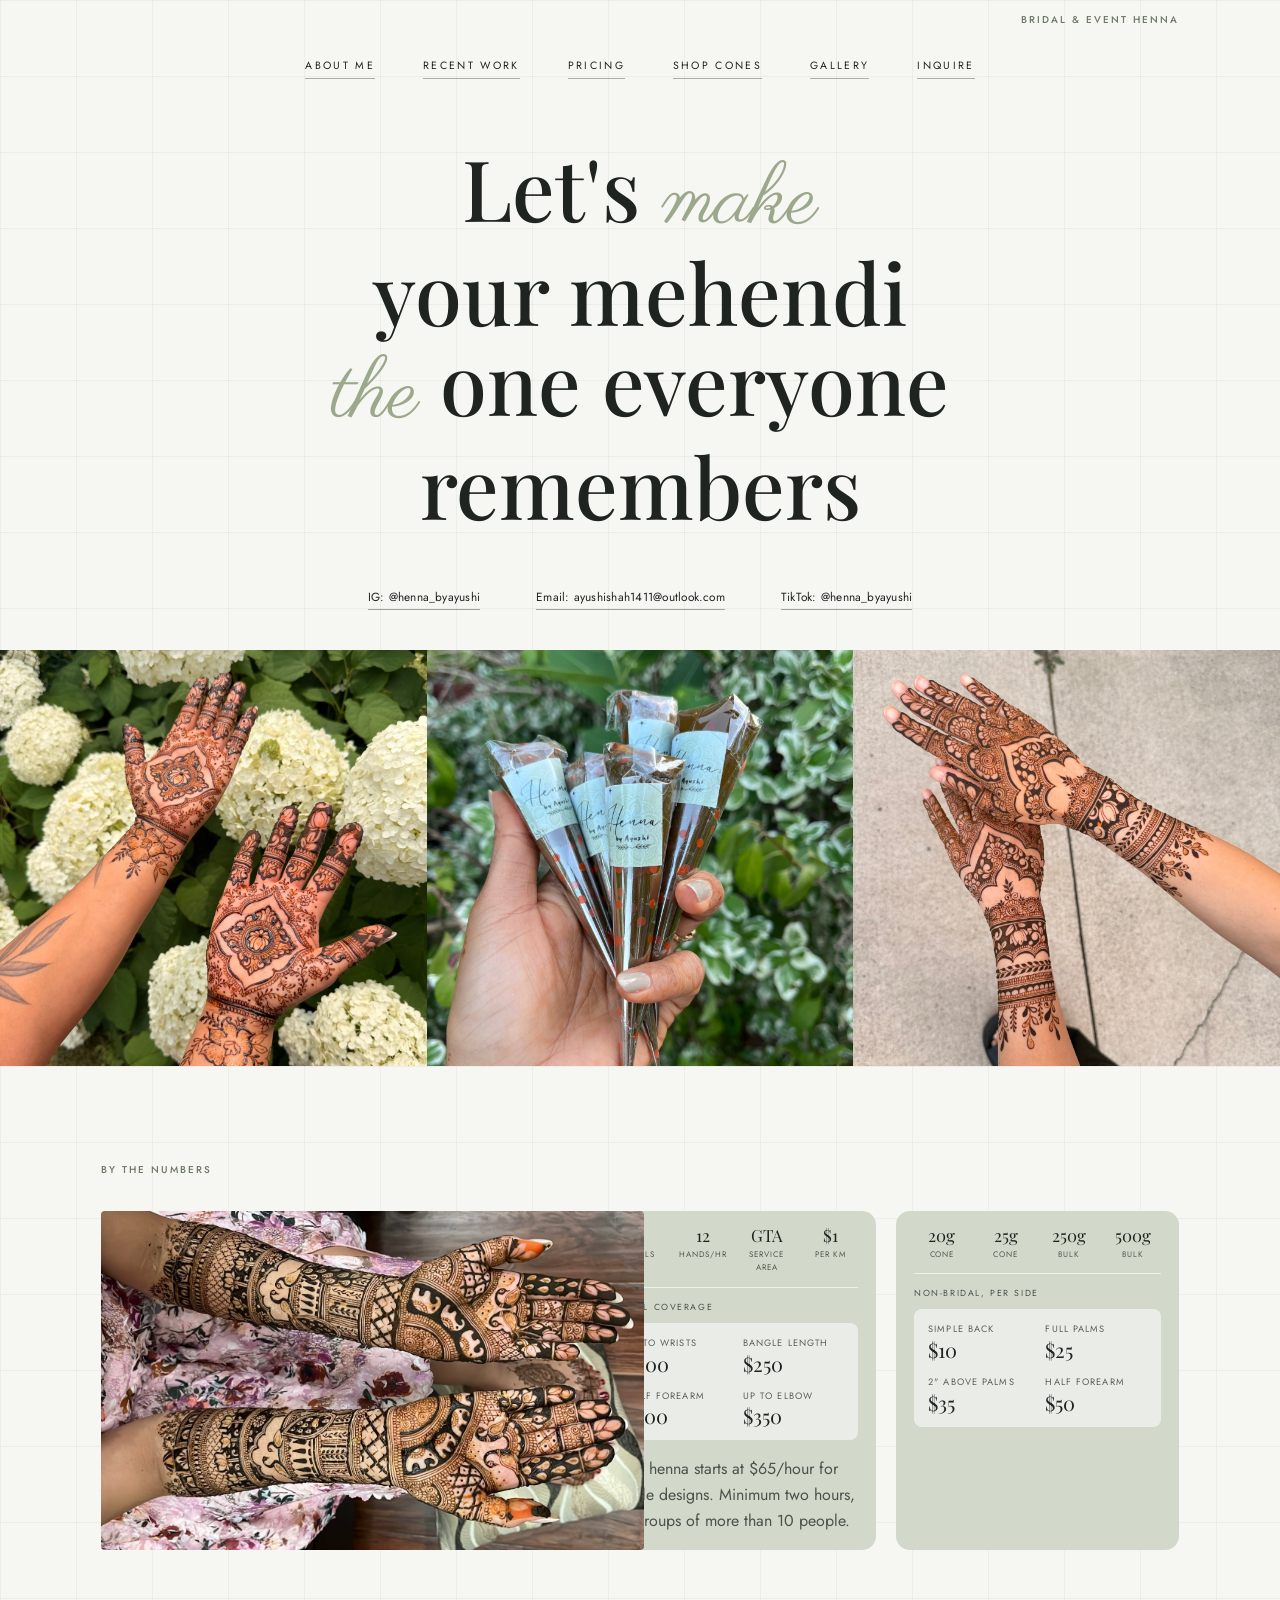
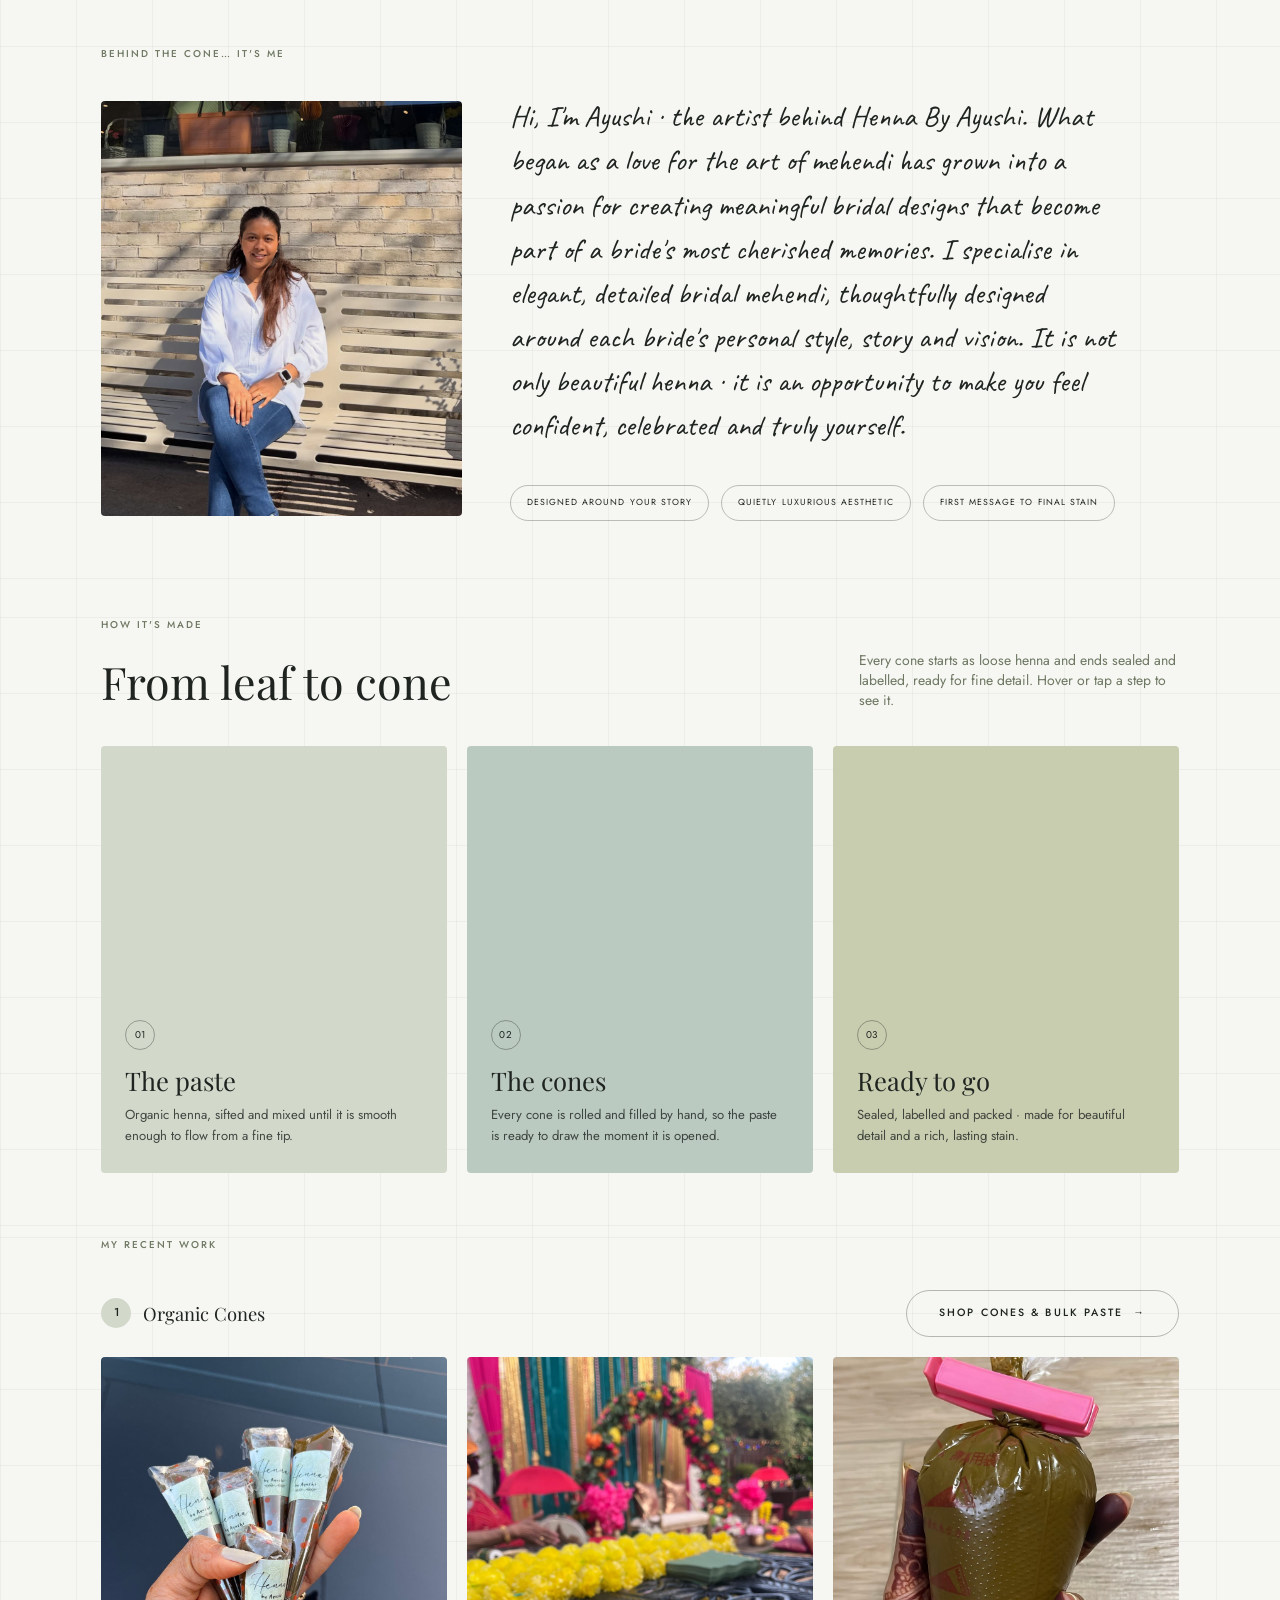
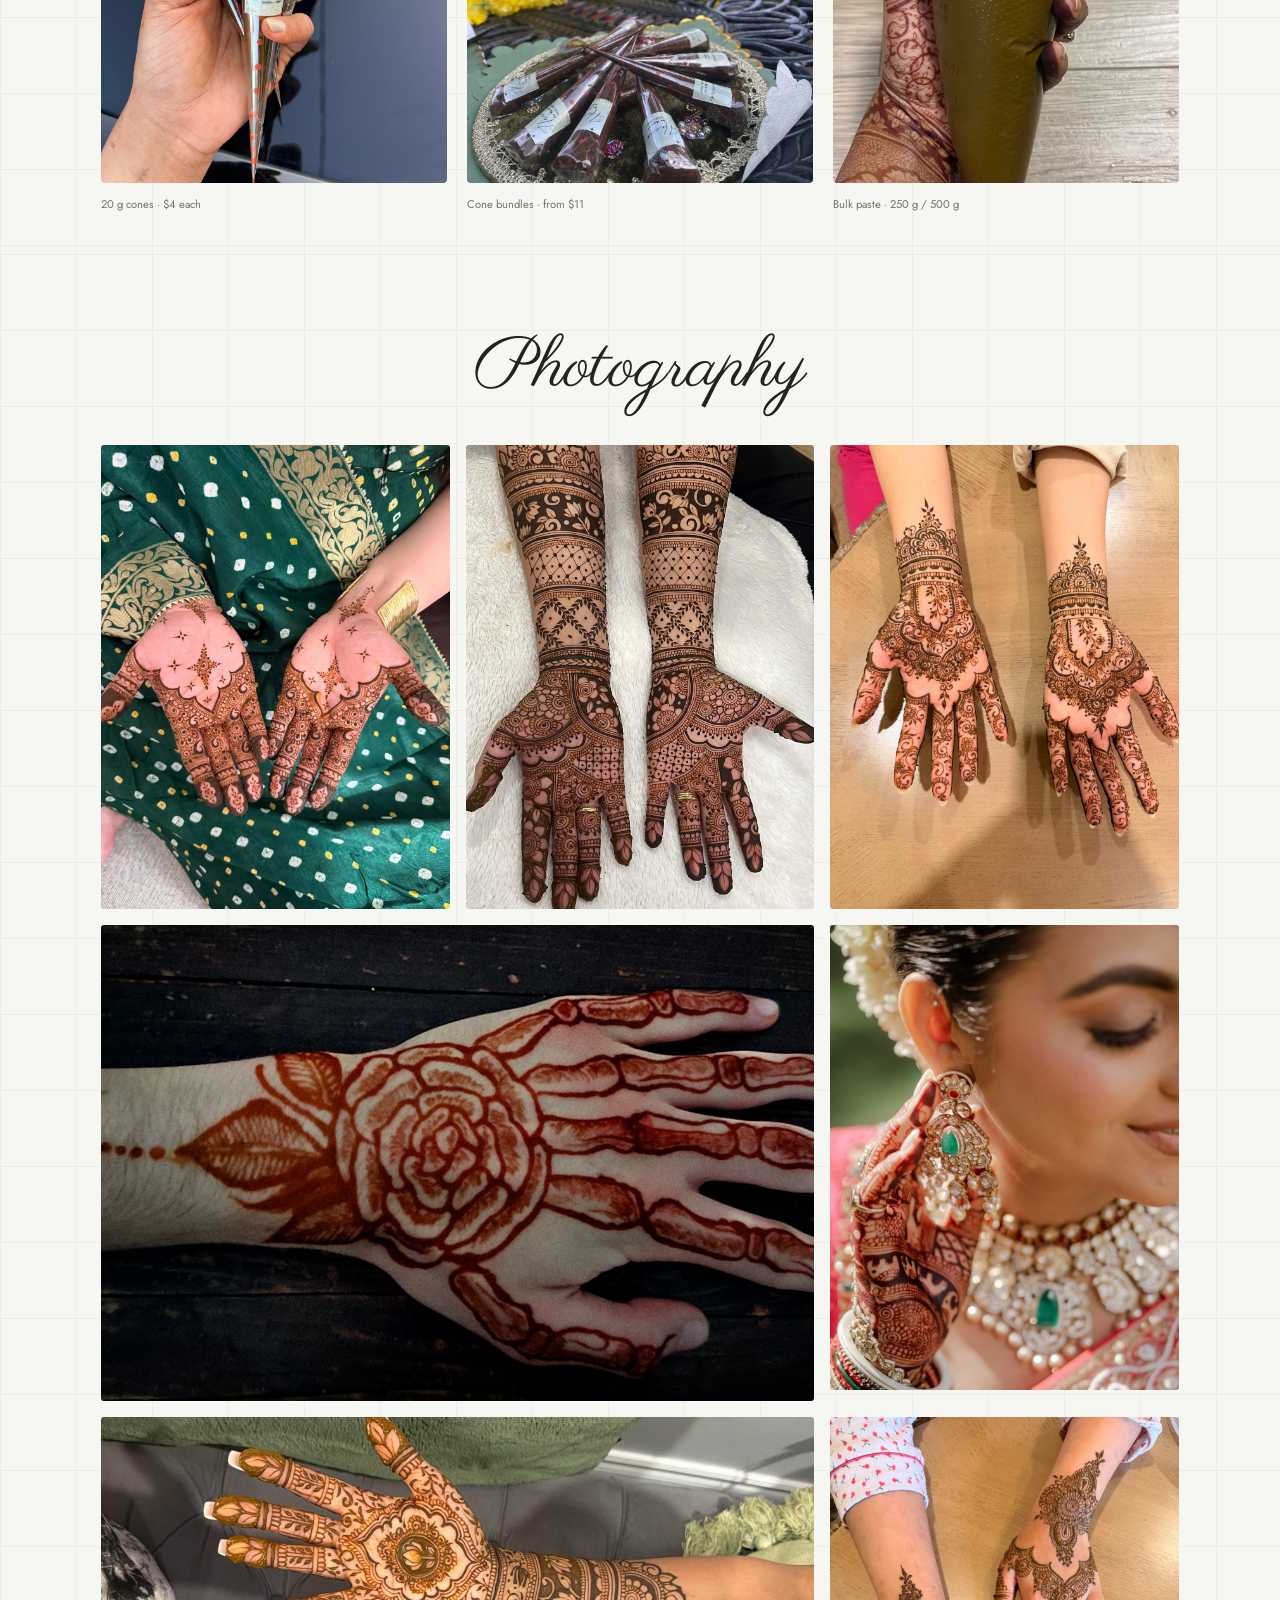
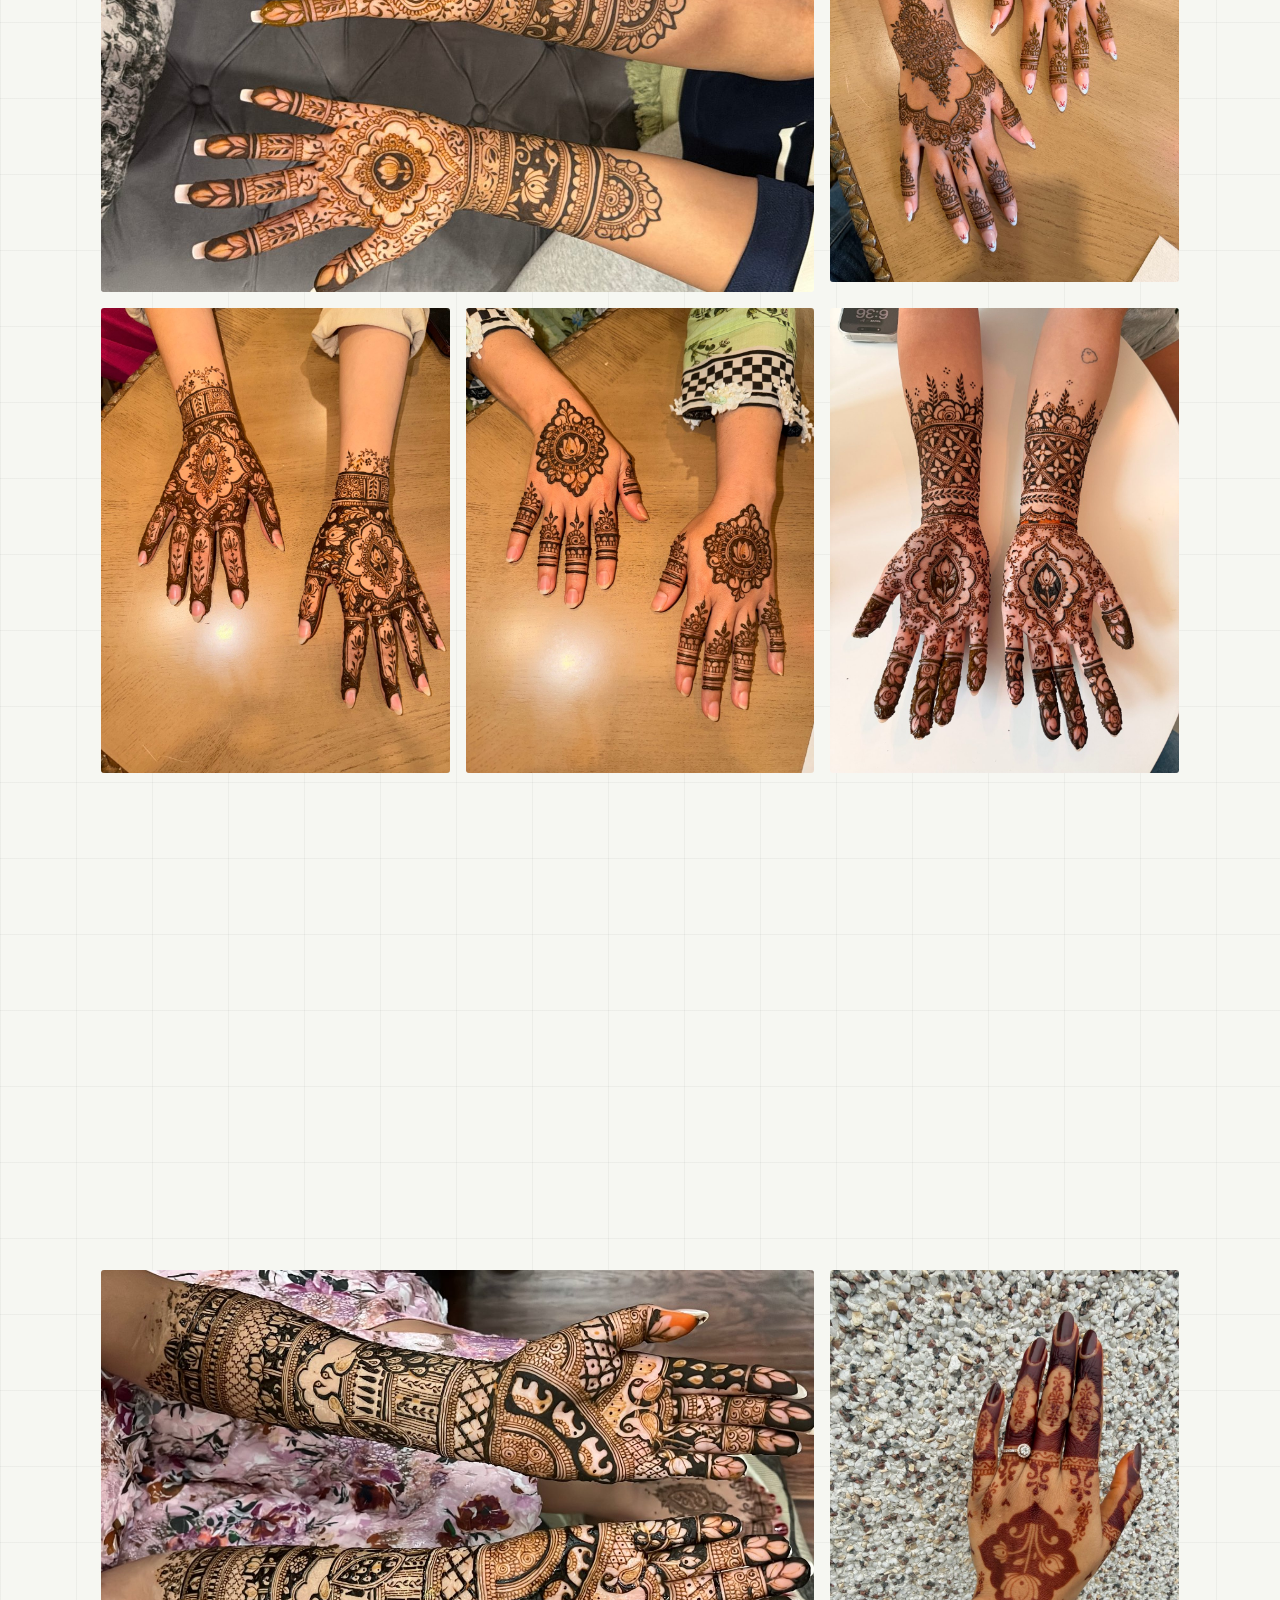
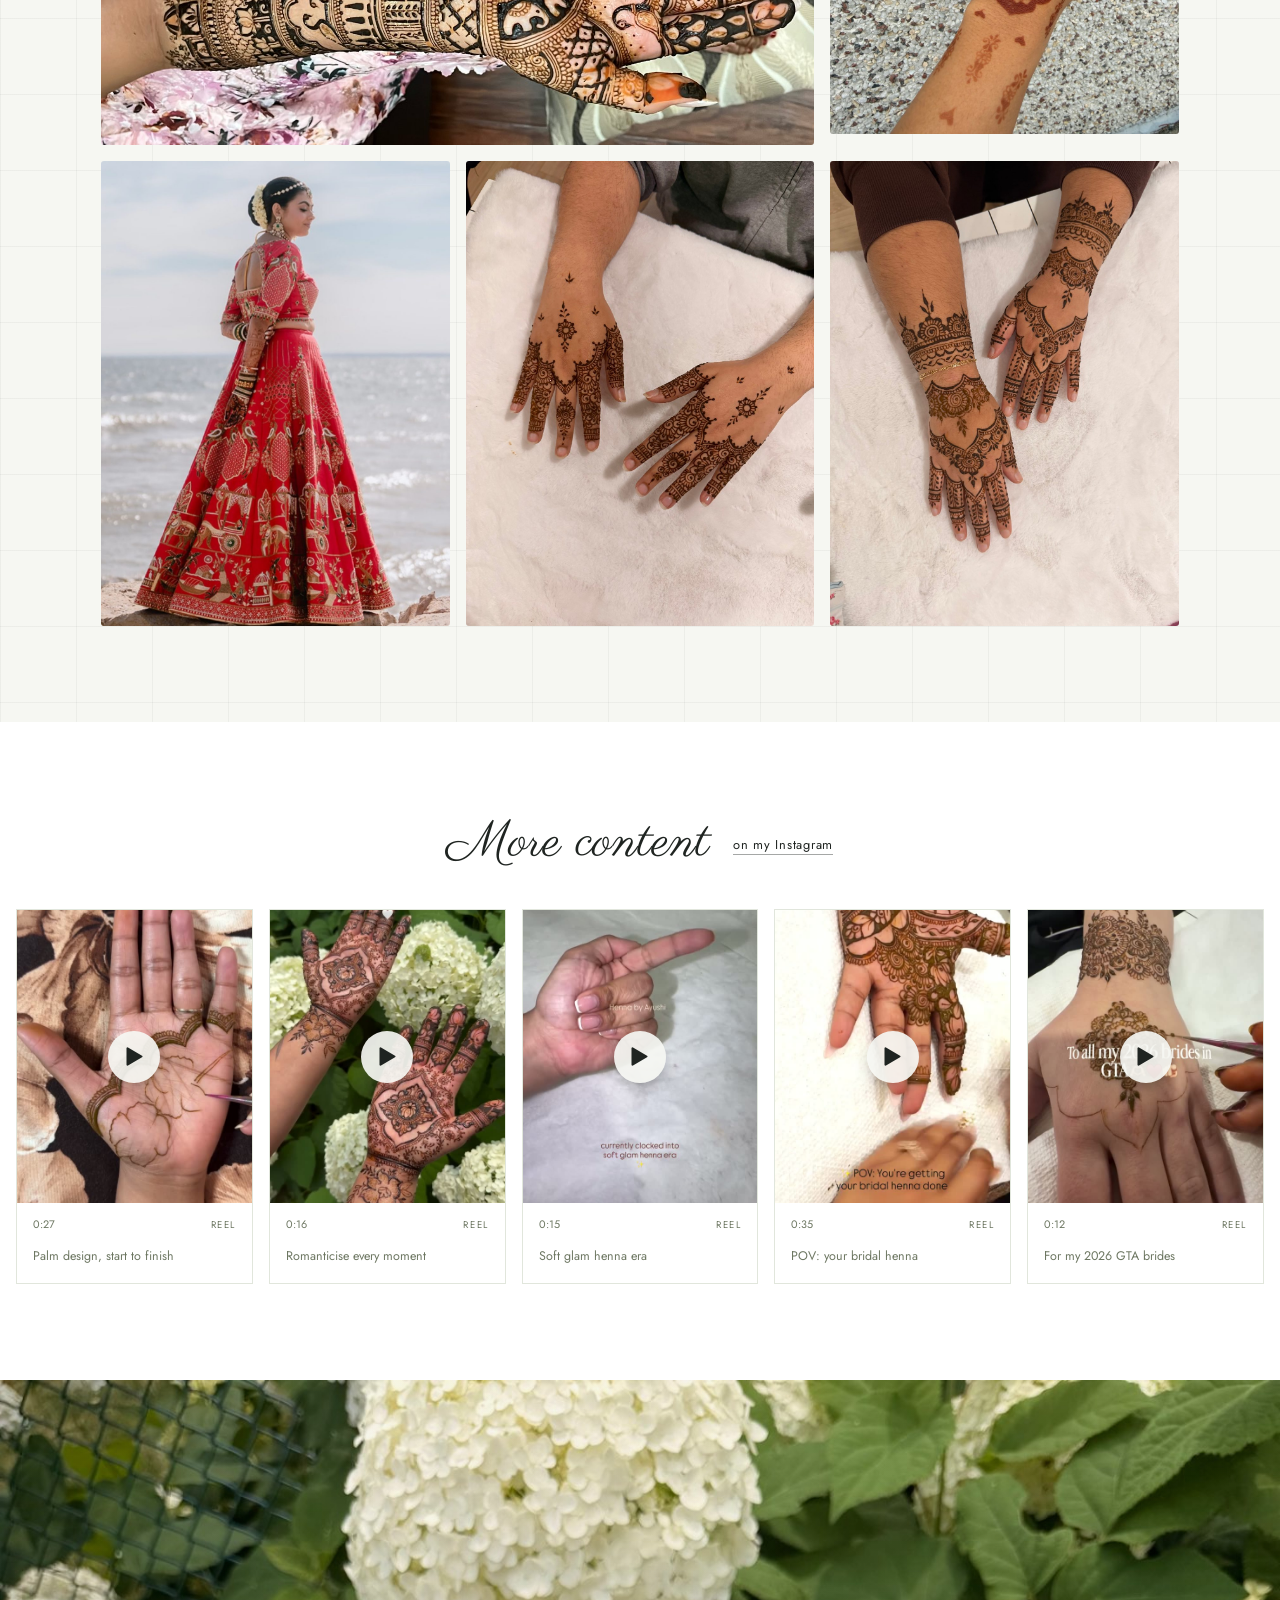
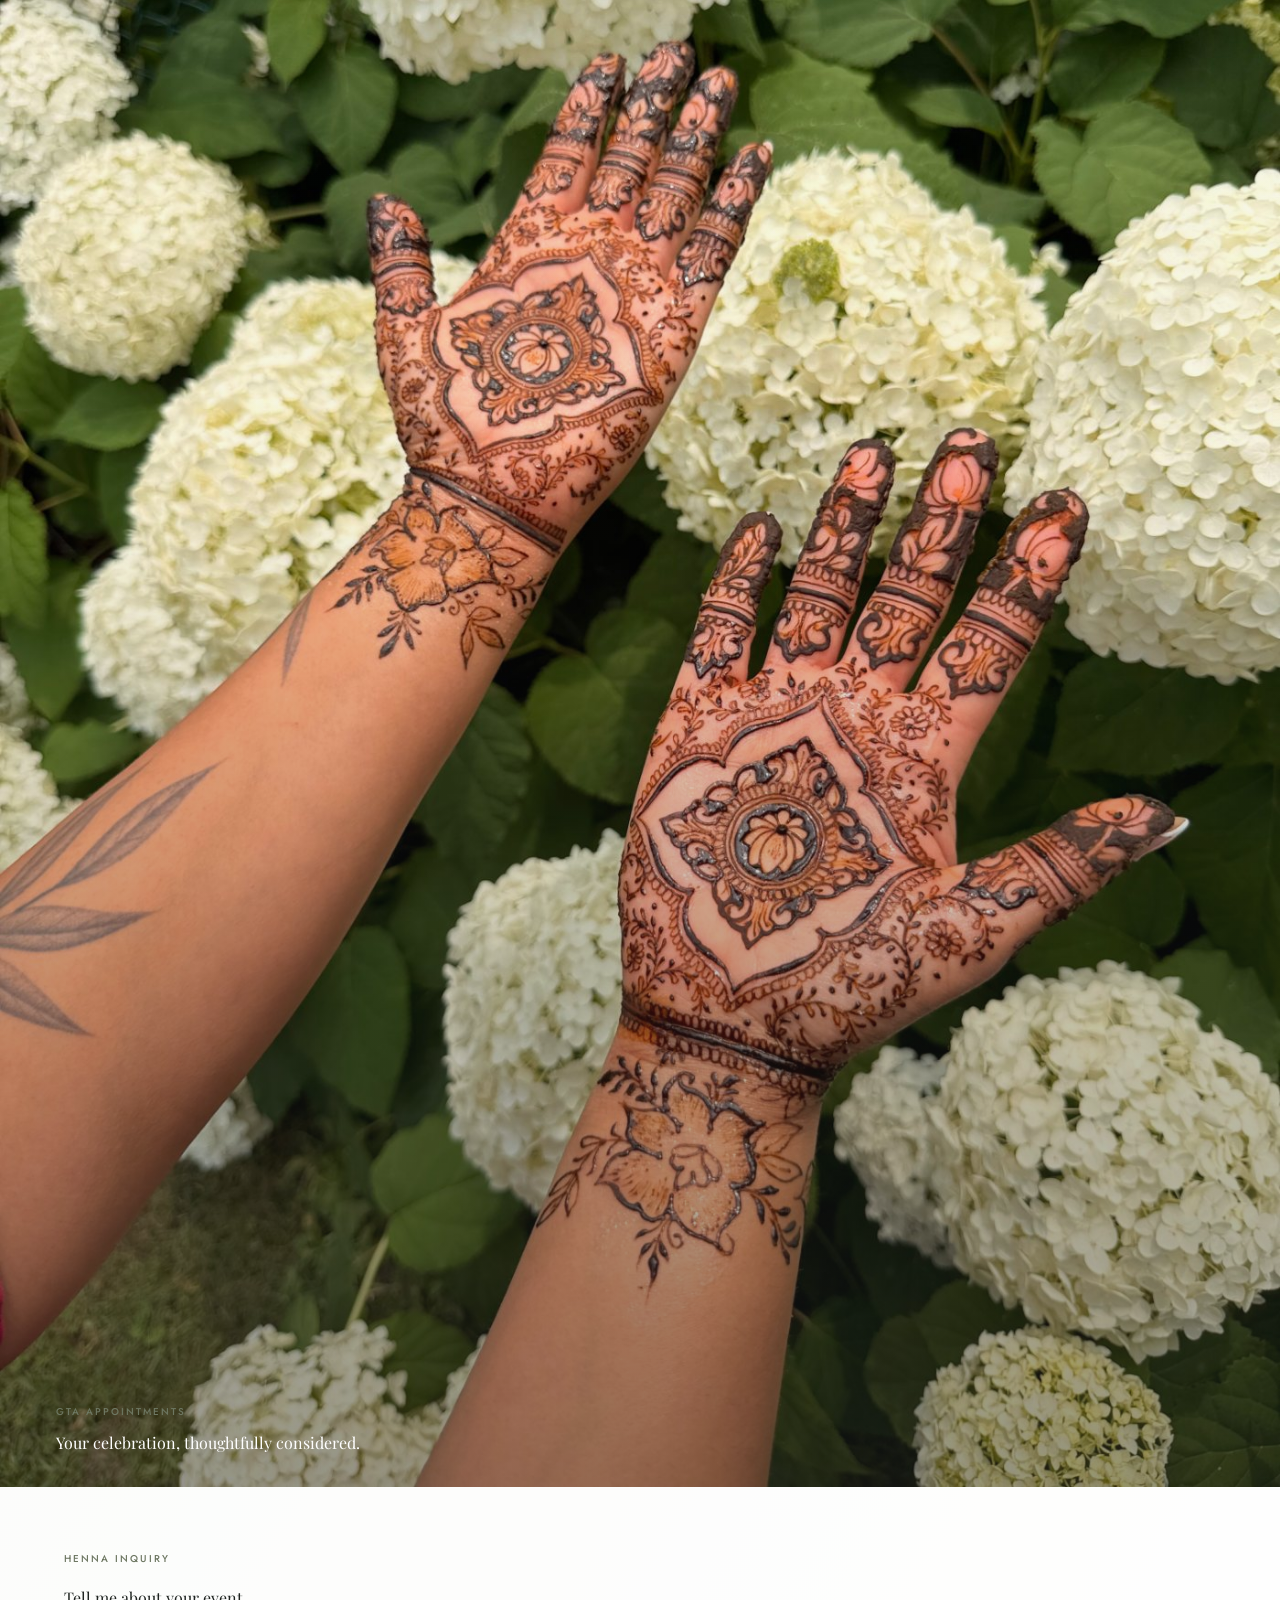
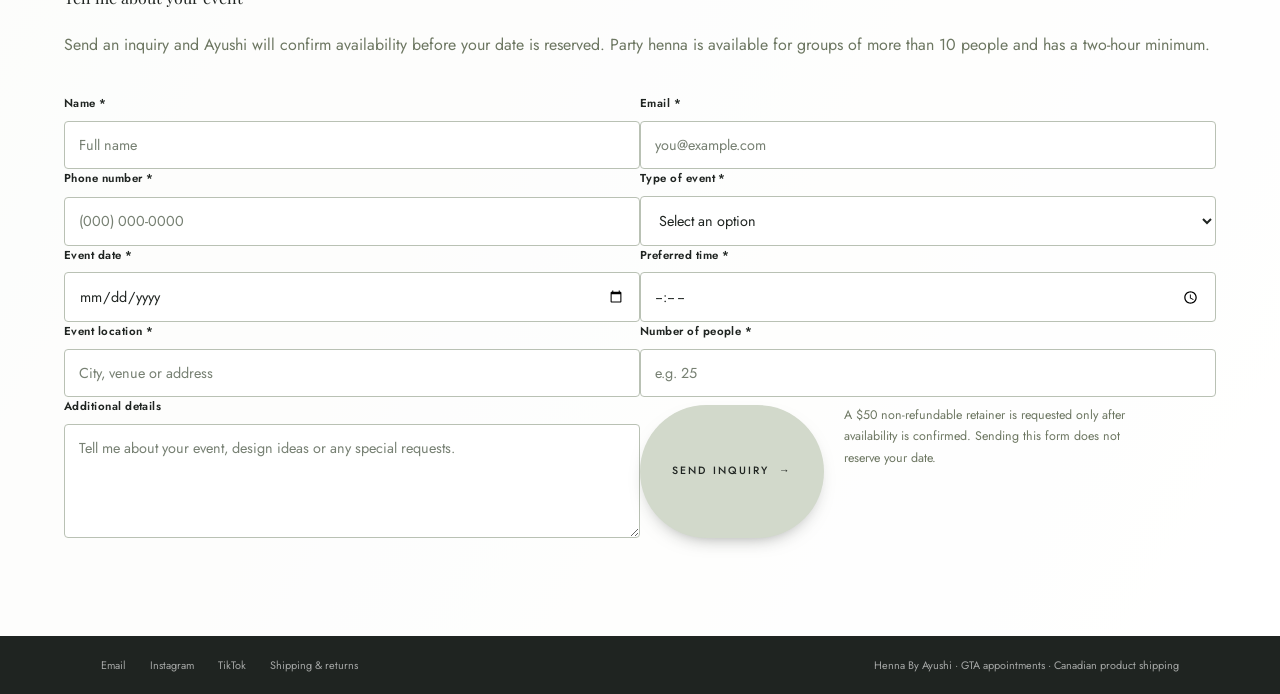
==== index.html @ 7de5a2bc "Initial Henna By Ayushi website" ====
<!DOCTYPE html>
<html lang="en">
<head>
<meta charset="UTF-8" />
<meta name="viewport" content="width=device-width, initial-scale=1.0" />
<title>Henna By Ayushi · Bridal, Event &amp; Organic Henna</title>
<meta name="description" content="Elegant bridal, event and party mehendi in the GTA, plus fresh made-to-order organic henna cones shipped across Canada." />
<link rel="canonical" href="https://hennabyayushi.com/">
<meta name="theme-color" content="#F6F7F2">
<link rel="icon" type="image/png" sizes="192x192" href="assets/favicon-192.png">
<link rel="apple-touch-icon" href="assets/apple-touch-icon.png">

<meta property="og:type" content="website">
<meta property="og:site_name" content="Henna By Ayushi">
<meta property="og:locale" content="en_CA">
<meta property="og:url" content="https://hennabyayushi.com/">
<meta property="og:title" content="Henna By Ayushi · Bridal, Event & Organic Henna">
<meta property="og:description" content="Elegant bridal, event and party mehendi in the GTA, plus fresh made-to-order organic henna cones shipped across Canada.">
<meta property="og:image" content="https://hennabyayushi.com/assets/og.jpg">
<meta property="og:image:width" content="1200">
<meta property="og:image:height" content="630">
<meta property="og:image:alt" content="Full bridal mehendi across both hands and forearms">

<meta name="twitter:card" content="summary_large_image">
<meta name="twitter:title" content="Henna By Ayushi · Bridal, Event & Organic Henna">
<meta name="twitter:description" content="Elegant bridal, event and party mehendi in the GTA, plus fresh made-to-order organic henna cones shipped across Canada.">
<meta name="twitter:image" content="https://hennabyayushi.com/assets/og.jpg">
<link rel="preconnect" href="https://fonts.googleapis.com">
<link rel="preconnect" href="https://fonts.gstatic.com" crossorigin>
<link href="https://fonts.googleapis.com/css2?family=Playfair+Display:ital,wght@0,400;0,500;0,600;0,700;1,400;1,500&family=Caveat:wght@400;500;600&family=Parisienne&family=Jost:wght@300;400;500;600&display=swap" rel="stylesheet">
<link rel="stylesheet" href="assets/tailwind.css">
<style>
  :root{
    --cream:#F6F7F2; --shell:#FFFFFF; --blush:#D2D9CB; --rose:#9CA88C;
    --ink:#1F2421; --mute:#6D7762; --line:#E1E6DC;
    --ease:cubic-bezier(.22,1,.36,1);
    --pad:clamp(20px,4vw,56px);
  }
  *{box-sizing:border-box}
  html{scroll-behavior:smooth;overflow-x:hidden;-webkit-text-size-adjust:100%}
  body{
    margin:0;background:var(--cream);color:var(--ink);
    font-family:Jost,Avenir,sans-serif;font-weight:400;line-height:1.7;
    overflow-x:hidden;-webkit-font-smoothing:antialiased;
  }
  ::selection{background:var(--blush);color:var(--ink)}

  /* faint blueprint grid, like the reference ground */
  .grid-bg{position:relative}
  .grid-bg::before{
    content:"";position:absolute;inset:0;pointer-events:none;z-index:0;
    background-image:
      linear-gradient(rgba(31,36,33,.045) 1px,transparent 1px),
      linear-gradient(90deg,rgba(31,36,33,.045) 1px,transparent 1px);
    background-size:76px 76px;
  }
  .grid-bg > *{position:relative;z-index:1}

  .shell{max-width:1180px;margin:0 auto;padding-left:var(--pad);padding-right:var(--pad)}

  .eyebrow{font-size:.62rem;letter-spacing:.2em;text-transform:uppercase;font-weight:500;color:var(--mute)}
  .ser{font-family:"Playfair Display",Georgia,serif}
  .scr{font-family:Parisienne,cursive}
  .hnd{font-family:Caveat,cursive}

  .navlink{font-size:.66rem;letter-spacing:.22em;text-transform:uppercase;color:var(--ink);
    text-decoration:none;padding-bottom:3px;border-bottom:1px solid rgba(31,36,33,.35);
    transition:color .3s var(--ease),border-color .3s var(--ease),opacity .3s var(--ease)}
  .navlink:hover{color:#000;border-color:var(--rose)}
  .navlink:focus-visible{outline:2px solid var(--rose);outline-offset:5px}

  .contactlink{font-size:.74rem;letter-spacing:.02em;color:var(--ink);text-decoration:none;
    border-bottom:1px solid rgba(31,36,33,.4);padding-bottom:2px;
    transition:color .3s var(--ease),border-color .3s var(--ease)}
  .contactlink:hover{color:#000;border-color:var(--rose)}
  .contactlink:focus-visible{outline:2px solid var(--rose);outline-offset:4px}

  .ph{position:relative;overflow:hidden;background:#E1E6DC}
  .ph img{display:block;width:100%;height:100%;object-fit:cover;
    transition:transform 1s var(--ease)}
  .ph:hover img{transform:scale(1.045)}

  .chip{display:inline-flex;align-items:center;justify-content:center;text-align:center;
    border:1px solid rgba(31,36,33,.28);border-radius:999px;
    padding:.62rem 1rem;font-size:.55rem;letter-spacing:.12em;white-space:nowrap;text-transform:uppercase;
    color:var(--ink);background:transparent;
    transition:background-color .35s var(--ease),transform .35s var(--ease),border-color .35s var(--ease)}
  .chip:hover{background:rgba(210,217,203,.55);border-color:var(--rose);transform:translateY(-2px)}

  .numbadge{display:grid;place-items:center;width:30px;height:30px;border-radius:999px;
    background:var(--blush);font-size:.72rem;font-weight:500;color:var(--ink);flex:none}

  .pill{display:inline-flex;align-items:center;gap:.6rem;background:var(--blush);color:var(--ink);
    border-radius:999px;padding:.85rem 2rem;font-size:.66rem;letter-spacing:.2em;text-transform:uppercase;
    font-weight:500;text-decoration:none;box-shadow:0 8px 20px -12px rgba(31,36,33,.6);
    transition:transform .4s var(--ease),background-color .35s var(--ease),box-shadow .4s var(--ease)}
  .pill:hover{transform:translateY(-3px);background:var(--rose);box-shadow:0 14px 28px -14px rgba(31,36,33,.65)}
  .pill:active{transform:translateY(-1px)}
  .pill:focus-visible{outline:2px solid var(--ink);outline-offset:4px}

  .pill-ghost{background:transparent;color:#fff;border:1px solid rgba(255,255,255,.5);box-shadow:none}
  .pill-ghost:hover{background:rgba(246,247,242,.14);border-color:#fff;box-shadow:none}
  .pill-ghost:focus-visible{outline:2px solid var(--blush);outline-offset:4px}

  .pill-line{background:transparent;color:var(--ink);border:1px solid rgba(31,36,33,.3);box-shadow:none}
  .pill-line:hover{background:rgba(210,217,203,.5);border-color:var(--rose);box-shadow:none}

  .statcard{background:var(--blush);border-radius:14px;padding:16px 18px}
  .statgrid{background:rgba(255,255,255,.55);border-radius:8px;padding:12px 14px}

  .tcard{background:var(--shell);border:1px solid var(--line);border-radius:4px;padding:26px 24px;
    transition:transform .5s var(--ease),box-shadow .5s var(--ease)}
  .tcard:hover{transform:translateY(-5px);box-shadow:0 16px 34px -22px rgba(31,36,33,.5)}

  .igcard{background:var(--shell);border:1px solid var(--line);
    transition:transform .5s var(--ease),box-shadow .5s var(--ease)}
  .igcard:hover{transform:translateY(-5px);box-shadow:0 16px 34px -22px rgba(31,36,33,.5)}

  /* inquiry form: an availability request, never an instant booking */
  .inquiry{background:linear-gradient(120deg,#E7EDE4 0%,#F6F7F2 52%,#FFFFFF 100%)}
  .inquiry-photo{min-height:100%;position:relative;overflow:hidden;background:#C8CDB0}
  .inquiry-photo img{width:100%;height:100%;min-height:560px;object-fit:cover;display:block}
  .inquiry-photo::after{content:"";position:absolute;inset:0;background:linear-gradient(0deg,rgba(31,36,33,.48),rgba(31,36,33,.04) 58%)}
  .inquiry-caption{position:absolute;left:clamp(24px,5vw,56px);right:24px;bottom:34px;color:#fff;z-index:1}
  .inquiry-form{padding:clamp(34px,5vw,70px);background:rgba(255,255,255,.78)}
  .field{display:grid;gap:7px}.field label{font-size:.72rem;letter-spacing:.04em;font-weight:600;color:var(--ink)}
  .field input,.field select,.field textarea{width:100%;border:1px solid #B9C1B4;border-radius:4px;background:#fff;color:var(--ink);font:inherit;font-size:.9rem;line-height:1.4;padding:13px 14px;transition:border-color .25s var(--ease),box-shadow .25s var(--ease)}
  .field textarea{min-height:114px;resize:vertical}.field input::placeholder,.field textarea::placeholder{color:#778073}
  .field input:focus,.field select:focus,.field textarea:focus{outline:0;border-color:#51634F;box-shadow:0 0 0 3px rgba(156,168,140,.3)}
  .form-status{min-height:1.6em;font-size:.78rem;color:#3E4438;margin-top:14px}.form-status.error{color:#8A3131}
  @media(max-width:1023px){.inquiry-photo img{min-height:350px}.inquiry-caption{bottom:28px}}

  /* reel player */
  .reel video{display:block;width:100%;height:100%;object-fit:cover;background:var(--line)}
  .reel-btn{position:absolute;inset:0;z-index:3;display:grid;place-items:center;
    background:transparent;border:0;padding:0;cursor:pointer;
    transition:background-color .35s var(--ease)}
  .reel-btn:hover{background:rgba(31,36,33,.16)}
  .reel-btn:focus-visible{outline:2px solid var(--rose);outline-offset:-4px}
  .knob{width:52px;height:52px;border-radius:999px;display:grid;place-items:center;
    background:rgba(246,247,242,.92);color:var(--ink);
    box-shadow:0 6px 18px -8px rgba(31,36,33,.7);
    transition:transform .4s var(--ease),background-color .35s var(--ease),opacity .35s var(--ease)}
  .reel-btn:hover .knob{transform:scale(1.08);background:#fff}
  .reel-btn:active .knob{transform:scale(.96)}
  .knob .i-pause{display:none}
  .reel.playing .knob .i-play{display:none}
  .reel.playing .knob .i-pause{display:block}
  .reel.playing .knob{opacity:0}
  .reel.playing .reel-btn:hover .knob,
  .reel.playing .reel-btn:focus-visible .knob{opacity:1}
  @media (hover:none){ .reel.playing .knob{opacity:.85} }

  /* process cards · colour block by default, photo on hover */
  .proc{position:relative;overflow:hidden;border-radius:4px;isolation:isolate;
    aspect-ratio:3/3.7;display:flex;flex-direction:column;justify-content:flex-end;
    padding:26px 24px;background:var(--tone);
    transition:transform .55s var(--ease),box-shadow .55s var(--ease)}
  .proc:focus-visible{outline:2px solid var(--rose);outline-offset:3px}
  .proc-media{position:absolute;inset:0;z-index:0;opacity:0;
    transition:opacity .6s var(--ease)}
  .proc-media img{display:block;width:100%;height:100%;object-fit:cover;
    transform:scale(1.08);transition:transform 1.4s var(--ease)}
  .proc-media::after{content:"";position:absolute;inset:0;
    background:linear-gradient(to top,rgba(31,36,33,.82),rgba(31,36,33,.2) 58%,rgba(31,36,33,.06))}
  .proc-body{position:relative;z-index:1}
  .proc-body *{transition:color .5s var(--ease)}
  .proc-num{display:inline-grid;place-items:center;width:30px;height:30px;border-radius:999px;
    border:1px solid rgba(31,36,33,.35);font-size:.62rem;letter-spacing:.06em;
    margin-bottom:14px;transition:border-color .5s var(--ease),color .5s var(--ease)}
  .proc:hover,.proc:focus-visible{transform:translateY(-5px);
    box-shadow:0 20px 40px -24px rgba(31,36,33,.6)}
  .proc:hover .proc-media,.proc:focus-visible .proc-media,.proc.shown .proc-media{opacity:1}
  .proc:hover .proc-media img,.proc:focus-visible .proc-media img,.proc.shown .proc-media img{transform:scale(1)}
  .proc:hover .proc-body,.proc:focus-visible .proc-body,.proc.shown .proc-body,.proc.shown .proc-body *,
  .proc:hover .proc-body *,.proc:focus-visible .proc-body *{color:#fff}
  .proc:hover .proc-num,.proc:focus-visible .proc-num,.proc.shown .proc-num{border-color:rgba(255,255,255,.6)}
  /* touch devices have no hover · show the photo outright */
  @media (hover:none){
    .proc-media{opacity:1}
    .proc-media img{transform:scale(1)}
    .proc-body,.proc-body *{color:#fff}
    .proc-num{border-color:rgba(255,255,255,.6)}
  }

  /* logo watermark behind the closing band */
  .footer-mark{position:absolute;inset:0;display:grid;place-items:center;
    pointer-events:none;z-index:0;overflow:hidden}
  .footer-mark img{width:min(760px,92vw);height:auto;display:block;
    opacity:.2}

  .rule{height:1px;background:var(--line)}

  /* reveals */
  .rv{opacity:0;transform:translateY(22px);transition:opacity .9s var(--ease),transform .9s var(--ease)}
  .rv.in{opacity:1;transform:none}
  .hero-in{opacity:0;transform:translateY(18px);animation:rise 1s var(--ease) forwards}
  @keyframes rise{to{opacity:1;transform:none}}

  @media (prefers-reduced-motion:reduce){
    *{animation:none!important;transition-duration:.01ms!important}
    .rv,.hero-in{opacity:1;transform:none}
  }
</style>
<script type="application/ld+json">
{
  "@context": "https://schema.org",
  "@type": "LocalBusiness",
  "name": "Henna By Ayushi",
  "description": "Bridal, event and organic henna in the GTA, with products shipped across Canada.",
  "image": "https://hennabyayushi.com/assets/og.jpg",
  "url": "https://hennabyayushi.com/",
  "email": "ayushishah1411@outlook.com",
  "areaServed": "Greater Toronto Area",
  "sameAs": [
    "https://instagram.com/henna_byayushi",
    "https://tiktok.com/@henna_byayushi"
  ],
  "slogan": "Hands That Amaze"
}
</script>
</head>
<body>

<!-- ══ TOP BAR ══════════════════════════════════════════════════ -->
<div class="grid-bg">
  <div class="shell pt-3 pb-1 flex justify-end">
    <span class="eyebrow hero-in">Bridal &amp; Event Henna</span>
  </div>

  <!-- ══ NAV ════════════════════════════════════════════════════ -->
  <nav class="shell pt-6 flex flex-wrap justify-center gap-x-6 sm:gap-x-9 md:gap-x-12 gap-y-3 hero-in" style="animation-delay:.06s" aria-label="Primary">
    <a class="navlink" href="#about">About me</a>
    <a class="navlink" href="#work">Recent work</a>
    <a class="navlink" href="#pricing">Pricing</a>
    <a class="navlink" href="cones.html">Shop cones</a>
    <a class="navlink" href="#gallery">Gallery</a>
    <a class="navlink" href="#contact">Inquire</a>
  </nav>

  <!-- ══ HERO ═══════════════════════════════════════════════════ -->
  <header class="shell pt-12 md:pt-16 pb-10 text-center">
    <h1 class="ser text-ink mx-auto max-w-[13ch] text-[clamp(1.95rem,6.6vw,5.4rem)] leading-[1.06] font-medium">
      <span class="block hero-in" style="animation-delay:.12s">Let's <span class="scr text-rose font-normal">make</span></span>
      <span class="block hero-in" style="animation-delay:.22s">your mehendi</span>
      <span class="block hero-in" style="animation-delay:.32s"><span class="scr text-rose font-normal">the</span> one everyone</span>
      <span class="block hero-in" style="animation-delay:.42s">remembers</span>
    </h1>

    <div class="mt-12 md:mt-14 flex flex-wrap justify-center gap-x-6 md:gap-x-14 gap-y-3 hero-in" style="animation-delay:.54s">
      <a class="contactlink" href="https://instagram.com/henna_byayushi" target="_blank" rel="noopener">IG: @henna_byayushi</a>
      <a class="contactlink" href="mailto:ayushishah1411@outlook.com">Email: ayushishah1411@outlook.com</a>
      <a class="contactlink" href="https://tiktok.com/@henna_byayushi" target="_blank" rel="noopener">TikTok: @henna_byayushi</a>
    </div>
  </header>
</div>

<!-- ══ HERO IMAGE BAND ══════════════════════════════════════════ -->
<section class="grid grid-cols-3 hero-in" style="animation-delay:.62s" aria-label="Featured henna work">
  <div class="ph aspect-[4/3.9]">
    <img src="assets/bridal-hands.jpg" alt="Detailed bridal mehendi on both hands, held up against white hydrangeas"
         style="object-position:center 42%"
         onerror="this.src='https://placehold.co/860x840/E1E6DC/1F2421?text=Bridal+Hands'">
  </div>
  <div class="ph aspect-[4/3.9]">
    <img src="assets/cone-work.jpg" alt="A hand holding a fan of Henna By Ayushi organic henna cones"
         style="object-position:center 45%"
         onerror="this.src='https://placehold.co/860x840/D2D9CB/1F2421?text=Cone+Work'">
  </div>
  <div class="ph aspect-[4/3.9]">
    <img src="assets/finished-stain.jpg" alt="Finished henna stain running from fingertips to forearm on both arms"
         style="object-position:center 38%"
         onerror="this.src='https://placehold.co/860x840/C8CDB0/1F2421?text=Finished+Stain'">
  </div>
</section>

<!-- ══ BY THE NUMBERS ═══════════════════════════════════════════ -->
<section id="pricing" class="grid-bg py-16 md:py-24">
  <div class="shell">
    <p class="eyebrow rv">By the numbers</p>

    <div class="mt-8 grid lg:grid-cols-[1fr_1.25fr] gap-6 items-stretch">
      <div class="ph rounded-[4px] aspect-[16/10] rv">
        <img src="assets/results.jpg" alt="Full bridal mehendi covering both hands and forearms, resting on a floral dupatta"
             style="object-position:center 45%"
             onerror="this.src='https://placehold.co/900x560/BBCAC1/1F2421?text=Results+that+speak'">
      </div>

      <div class="grid sm:grid-cols-2 gap-5">
        <!-- card 1 -->
        <div class="statcard rv" style="transition-delay:.06s">
          <div class="flex justify-between gap-2 pb-3 mb-3 border-b border-white/60">
            <div class="text-center flex-1"><p class="ser text-[1.05rem] leading-none">4</p><p class="text-[.5rem] tracking-[.12em] uppercase text-ink/70 mt-1">Levels</p></div>
            <div class="text-center flex-1"><p class="ser text-[1.05rem] leading-none">12</p><p class="text-[.5rem] tracking-[.12em] uppercase text-ink/70 mt-1">Hands/hr</p></div>
            <div class="text-center flex-1"><p class="ser text-[1.05rem] leading-none">GTA</p><p class="text-[.5rem] tracking-[.12em] uppercase text-ink/70 mt-1">Service area</p></div>
            <div class="text-center flex-1"><p class="ser text-[1.05rem] leading-none">$1</p><p class="text-[.5rem] tracking-[.12em] uppercase text-ink/70 mt-1">Per km</p></div>
          </div>
          <p class="text-[.55rem] tracking-[.18em] uppercase text-ink/75 mb-2">Bridal coverage</p>
          <div class="statgrid grid grid-cols-2 gap-y-3 gap-x-4">
            <div><p class="text-[.58rem] tracking-[.12em] uppercase text-ink/70">Up to wrists</p><p class="ser text-[1.25rem] leading-tight">$200</p></div>
            <div><p class="text-[.58rem] tracking-[.12em] uppercase text-ink/70">Bangle length</p><p class="ser text-[1.25rem] leading-tight">$250</p></div>
            <div><p class="text-[.58rem] tracking-[.12em] uppercase text-ink/70">Half forearm</p><p class="ser text-[1.25rem] leading-tight">$300</p></div>
            <div><p class="text-[.58rem] tracking-[.12em] uppercase text-ink/70">Up to elbow</p><p class="ser text-[1.25rem] leading-tight">$350</p></div>
          </div>
          <p class="text-[.72rem] leading-relaxed text-ink/75 mt-4">Party henna starts at $65/hour for simple designs. Minimum two hours, for groups of more than 10 people.</p>
        </div>

        <!-- card 2 -->
        <div class="statcard rv" style="transition-delay:.14s">
          <div class="flex justify-between gap-2 pb-3 mb-3 border-b border-white/60">
            <div class="text-center flex-1"><p class="ser text-[1.05rem] leading-none">20g</p><p class="text-[.5rem] tracking-[.12em] uppercase text-ink/70 mt-1">Cone</p></div>
            <div class="text-center flex-1"><p class="ser text-[1.05rem] leading-none">25g</p><p class="text-[.5rem] tracking-[.12em] uppercase text-ink/70 mt-1">Cone</p></div>
            <div class="text-center flex-1"><p class="ser text-[1.05rem] leading-none">250g</p><p class="text-[.5rem] tracking-[.12em] uppercase text-ink/70 mt-1">Bulk</p></div>
            <div class="text-center flex-1"><p class="ser text-[1.05rem] leading-none">500g</p><p class="text-[.5rem] tracking-[.12em] uppercase text-ink/70 mt-1">Bulk</p></div>
          </div>
          <p class="text-[.55rem] tracking-[.18em] uppercase text-ink/75 mb-2">Non-bridal, per side</p>
          <div class="statgrid grid grid-cols-2 gap-y-3 gap-x-4">
            <div><p class="text-[.58rem] tracking-[.12em] uppercase text-ink/70">Simple back</p><p class="ser text-[1.25rem] leading-tight">$10</p></div>
            <div><p class="text-[.58rem] tracking-[.12em] uppercase text-ink/70">Full palms</p><p class="ser text-[1.25rem] leading-tight">$25</p></div>
            <div><p class="text-[.58rem] tracking-[.12em] uppercase text-ink/70">2" above palms</p><p class="ser text-[1.25rem] leading-tight">$35</p></div>
            <div><p class="text-[.58rem] tracking-[.12em] uppercase text-ink/70">Half forearm</p><p class="ser text-[1.25rem] leading-tight">$50</p></div>
          </div>
        </div>
      </div>
    </div>
  </div>
</section>

<!-- ══ ABOUT ════════════════════════════════════════════════════ -->
<section id="about" class="grid-bg pb-16 md:pb-24">
  <div class="shell">
    <p class="eyebrow rv">Behind the cone… it's me</p>

    <div class="mt-8 grid lg:grid-cols-[.85fr_1.15fr] gap-8 lg:gap-12 items-center">
      <div class="ph rounded-[4px] aspect-[4/4.6] rv">
        <img src="assets/ayushi.jpg" alt="Ayushi, the artist behind Henna By Ayushi, sitting on a bench in the sun"
             style="object-position:center 44%" loading="lazy">
      </div>

      <div class="rv" style="transition-delay:.08s">
        <p class="hnd text-[clamp(1.3rem,2.3vw,1.85rem)] leading-[1.5] text-ink">
          Hi, I'm Ayushi · the artist behind Henna By Ayushi. What began as a love for the art of mehendi has
          grown into a passion for creating meaningful bridal designs that become part of a bride's most
          cherished memories. I specialise in elegant, detailed bridal mehendi, thoughtfully designed around
          each bride's personal style, story and vision. It is not only beautiful henna · it is an opportunity
          to make you feel confident, celebrated and truly yourself.
        </p>

        <div class="mt-9 flex flex-wrap md:flex-nowrap gap-3">
          <span class="chip">Designed around your story</span>
          <span class="chip">Quietly luxurious aesthetic</span>
          <span class="chip">First message to final stain</span>
        </div>
      </div>
    </div>
  </div>
</section>

<!-- ══ PROCESS ══════════════════════════════════════════════════ -->
<section id="process" class="grid-bg pb-16 scroll-mt-8">
  <div class="shell">
    <div class="flex flex-wrap items-end justify-between gap-6 rv">
      <div>
        <p class="eyebrow">How it's made</p>
        <h2 class="ser mt-5 text-[clamp(1.9rem,3.6vw,2.8rem)] leading-tight">
          From leaf to cone
        </h2>
      </div>
      <p class="text-sm text-mute max-w-[40ch]">
        Every cone starts as loose henna and ends sealed and labelled, ready for fine detail.
        Hover or tap a step to see it.
      </p>
    </div>

    <div class="mt-9 grid grid-cols-1 sm:grid-cols-3 gap-5">
      <article class="proc rv" tabindex="0" style="--tone:#D2D9CB;">
        <div class="proc-media">
          <img src="assets/process-1.jpg" alt="A bowl of freshly mixed organic henna paste beside dried henna leaves" loading="lazy">
        </div>
        <div class="proc-body">
          <span class="proc-num">01</span>
          <h3 class="ser text-[1.6rem] leading-tight">The paste</h3>
          <p class="text-[.82rem] leading-relaxed mt-2 opacity-80">Organic henna, sifted and mixed until it is smooth enough to flow from a fine tip.</p>
        </div>
      </article>

      <article class="proc rv" tabindex="0" style="--tone:#BBCAC1; transition-delay:.8s;">
        <div class="proc-media">
          <img src="assets/process-2.jpg" alt="Henna paste being piped by hand into a clear cone" loading="lazy">
        </div>
        <div class="proc-body">
          <span class="proc-num">02</span>
          <h3 class="ser text-[1.6rem] leading-tight">The cones</h3>
          <p class="text-[.82rem] leading-relaxed mt-2 opacity-80">Every cone is rolled and filled by hand, so the paste is ready to draw the moment it is opened.</p>
        </div>
      </article>

      <article class="proc rv" tabindex="0" style="--tone:#C8CDB0; transition-delay:.16s;">
        <div class="proc-media">
          <img src="assets/cones-leaves.jpg" alt="Finished Henna By Ayushi cones held against green leaves" loading="lazy">
        </div>
        <div class="proc-body">
          <span class="proc-num">03</span>
          <h3 class="ser text-[1.6rem] leading-tight">Ready to go</h3>
          <p class="text-[.82rem] leading-relaxed mt-2 opacity-80">Sealed, labelled and packed · made for beautiful detail and a rich, lasting stain.</p>
        </div>
      </article>
    </div>
  </div>
</section>

<!-- ══ RECENT WORK ══════════════════════════════════════════════ -->
<section id="work" class="grid-bg pb-10">
  <div class="shell">
    <p class="eyebrow rv">My recent work</p>

    <!-- 1 Organic cones -->
    <div class="mt-9 flex flex-wrap items-center justify-between gap-4 rv">
      <div class="flex items-center gap-3">
        <span class="numbadge">1</span>
        <h2 id="cones" class="ser text-[1.15rem] scroll-mt-24">Organic Cones</h2>
      </div>
      <a class="pill pill-line" href="cones.html">
        Shop cones &amp; bulk paste <span aria-hidden="true">→</span>
      </a>
    </div>
    <div class="mt-5 grid grid-cols-1 sm:grid-cols-3 gap-5">
      <figure class="rv">
        <div class="ph rounded-[4px] aspect-[3/3.7]"><img src="assets/cones-handful.jpg" alt="A handful of Henna By Ayushi organic henna cones" loading="lazy"></div>
        <figcaption class="text-[.7rem] text-mute mt-3">20 g cones · $4 each</figcaption>
      </figure>
      <figure class="rv" style="transition-delay:.08s">
        <div class="ph rounded-[4px] aspect-[3/3.7]"><img src="assets/cones-tray.jpg" alt="A tray of henna cones laid out at a mehendi celebration" style="object-position:center 62%" loading="lazy"></div>
        <figcaption class="text-[.7rem] text-mute mt-3">Cone bundles · from $11</figcaption>
      </figure>
      <figure class="rv" style="transition-delay:.16s">
        <div class="ph rounded-[4px] aspect-[3/3.7]"><img src="assets/cones-bulk.jpg" alt="A large piping bag of bulk organic henna paste" style="object-position:center 40%" loading="lazy"></div>
        <figcaption class="text-[.7rem] text-mute mt-3">Bulk paste · 250 g / 500 g</figcaption>
      </figure>
    </div>
  </div>
</section>

<!-- ══ PHOTOGRAPHY ══════════════════════════════════════════════ -->
<section id="gallery" class="grid-bg pt-20 pb-16 md:pb-24">
  <div class="shell">
    <h2 class="scr text-center text-[clamp(2.6rem,6vw,4.4rem)] leading-none rv">Photography</h2>

    <div class="mt-10 grid grid-cols-2 md:grid-cols-3 gap-3 md:gap-4 [grid-auto-flow:dense]">
      <figure class="ph rounded-[3px] aspect-[3/4] rv" style="transition-delay:0s">
        <img src="assets/g-bandhani-palms.jpg" alt="Palm mehendi against a green bandhani dupatta" loading="lazy">
      </figure>
      <figure class="ph rounded-[3px] aspect-[3/4] rv" style="transition-delay:0.05s">
        <img src="assets/g-lattice-arms.jpg" alt="Full bridal lattice work covering both forearms" loading="lazy">
      </figure>
      <figure class="ph rounded-[3px] aspect-[3/2] col-span-2 rv" style="transition-delay:0.1s">
        <img src="assets/g-rose-hand.jpg" alt="A single henna rose across the back of the hand" loading="lazy">
      </figure>
      <figure class="ph rounded-[3px] aspect-[3/4] rv" style="transition-delay:0.15000000000000002s">
        <img src="assets/g-crown-cuffs.jpg" alt="Matching crown cuff designs on both hands" loading="lazy">
      </figure>
      <figure class="ph rounded-[3px] aspect-[3/4] rv" style="transition-delay:0.2s">
        <img src="assets/g-bride-earring.jpg" alt="A bride fastening her earring, henna on her hand" loading="lazy">
      </figure>
      <figure class="ph rounded-[3px] aspect-[3/2] col-span-2 rv" style="transition-delay:0.25s">
        <img src="assets/g-grey-couch.jpg" alt="Two hands resting after a full mandala set" loading="lazy">
      </figure>
      <figure class="ph rounded-[3px] aspect-[3/4] rv" style="transition-delay:0s">
        <img src="assets/g-wood-bows.jpg" alt="Back-of-hand mandalas with painted fingertips" loading="lazy">
      </figure>
      <figure class="ph rounded-[3px] aspect-[3/4] rv" style="transition-delay:0.05s">
        <img src="assets/g-lotus-dark.jpg" alt="Deep lotus mandalas on both hands" loading="lazy">
      </figure>
      <figure class="ph rounded-[3px] aspect-[3/4] rv" style="transition-delay:0.1s">
        <img src="assets/g-checkered.jpg" alt="Lotus medallions with banded fingers" loading="lazy">
      </figure>
      <figure class="ph rounded-[3px] aspect-[3/4] rv" style="transition-delay:0.15000000000000002s">
        <img src="assets/g-rose-cuffs.jpg" alt="Rose and lattice cuffs running up both forearms" loading="lazy">
      </figure>
      <figure class="ph rounded-[3px] aspect-[3/4] rv" style="transition-delay:0.2s">
        <img src="assets/g-embroidered-cloth.jpg" alt="Bridal hands resting on embroidered cloth" loading="lazy">
      </figure>
      <figure class="ph rounded-[3px] aspect-[3/4] rv" style="transition-delay:0.25s">
        <img src="assets/finished-stain.jpg" alt="Elbow-length designs photographed outdoors" loading="lazy">
      </figure>
      <figure class="ph rounded-[3px] aspect-[3/4] rv" style="transition-delay:0s">
        <img src="assets/g-concrete-story.jpg" alt="Close detail of fingertip and palm linework" loading="lazy">
      </figure>
      <figure class="ph rounded-[3px] aspect-[3/2] col-span-2 rv" style="transition-delay:0.05s">
        <img src="assets/results.jpg" alt="Full bridal set on a floral dupatta" loading="lazy">
      </figure>
      <figure class="ph rounded-[3px] aspect-[3/4] rv" style="transition-delay:0.1s">
        <img src="assets/g-gravel-ring.jpg" alt="A deep stain developing on the back of the hand" loading="lazy">
      </figure>
      <figure class="ph rounded-[3px] aspect-[3/4] rv" style="transition-delay:0.15000000000000002s">
        <img src="assets/g-beach-lehenga.jpg" alt="A bride in red at the water's edge" loading="lazy">
      </figure>
      <figure class="ph rounded-[3px] aspect-[3/4] rv" style="transition-delay:0.2s">
        <img src="assets/g-simple-pair.jpg" alt="Light, simple designs for guests" loading="lazy">
      </figure>
      <figure class="ph rounded-[3px] aspect-[3/4] rv" style="transition-delay:0.25s">
        <img src="assets/g-gold-chain.jpg" alt="Delicate scalloped work with a gold chain" loading="lazy">
      </figure>
    </div>
  </div>
</section>

<!-- ══ MORE CONTENT ═════════════════════════════════════════════ -->
<section class="bg-shell py-16 md:py-24">
  <div class="shell">
    <h2 class="scr text-center text-[clamp(2rem,4.4vw,3.2rem)] leading-none rv">
      More content
      <a href="https://instagram.com/henna_byayushi" target="_blank" rel="noopener"
         class="ui font-ui text-[.8rem] tracking-[.06em] align-middle ml-2 border-b border-ink/40 hover:border-rose transition-colors duration-300 focus-visible:outline focus-visible:outline-2 focus-visible:outline-offset-4 focus-visible:outline-rose">on my Instagram</a>
    </h2>
  </div>

  <div class="mt-10 px-3 md:px-4">
    <div class="grid grid-cols-2 md:grid-cols-3 lg:grid-cols-5 gap-3 md:gap-4">
      <article class="igcard rv">
        <div class="ph aspect-[4/5] reel">
          <video src="assets/reel-1.mp4" poster="assets/reel-1.jpg"
                 loop muted playsinline preload="none" aria-label="A palm design being outlined in henna"></video>
          <button type="button" class="reel-btn" data-label="Palm design, start to finish" aria-pressed="false" aria-label="Play Palm design, start to finish">
            <span class="knob" aria-hidden="true">
              <svg class="i-play" width="17" height="19" viewBox="0 0 17 19" fill="currentColor"><path d="M16 8.63a1 1 0 0 1 0 1.74L2 18.5a1 1 0 0 1-1.5-.87V1.37A1 1 0 0 1 2 .5l14 8.13Z"/></svg>
              <svg class="i-pause" width="15" height="17" viewBox="0 0 15 17" fill="currentColor"><rect x="0" y="0" width="5" height="17" rx="1.4"/><rect x="10" y="0" width="5" height="17" rx="1.4"/></svg>
            </span>
          </button>
        </div>
        <div class="px-4 py-3 flex items-center justify-between">
          <span class="text-[.68rem] text-mute">0:27</span>
          <span class="text-[.6rem] tracking-[.16em] uppercase text-mute">Reel</span>
        </div>
        <p class="px-4 pb-4 text-[.78rem] text-mute">Palm design, start to finish</p>
      </article>

      <article class="igcard rv" style="transition-delay:.8s">
        <div class="ph aspect-[4/5] reel">
          <video src="assets/reel-2.mp4" poster="assets/reel-2.jpg"
                 loop muted playsinline preload="none" aria-label="Two hennaed hands held up among white hydrangeas"></video>
          <button type="button" class="reel-btn" data-label="Romanticise every moment" aria-pressed="false" aria-label="Play Romanticise every moment">
            <span class="knob" aria-hidden="true">
              <svg class="i-play" width="17" height="19" viewBox="0 0 17 19" fill="currentColor"><path d="M16 8.63a1 1 0 0 1 0 1.74L2 18.5a1 1 0 0 1-1.5-.87V1.37A1 1 0 0 1 2 .5l14 8.13Z"/></svg>
              <svg class="i-pause" width="15" height="17" viewBox="0 0 15 17" fill="currentColor"><rect x="0" y="0" width="5" height="17" rx="1.4"/><rect x="10" y="0" width="5" height="17" rx="1.4"/></svg>
            </span>
          </button>
        </div>
        <div class="px-4 py-3 flex items-center justify-between">
          <span class="text-[.68rem] text-mute">0:16</span>
          <span class="text-[.6rem] tracking-[.16em] uppercase text-mute">Reel</span>
        </div>
        <p class="px-4 pb-4 text-[.78rem] text-mute">Romanticise every moment</p>
      </article>

      <article class="igcard rv" style="transition-delay:.16s">
        <div class="ph aspect-[4/5] reel">
          <video src="assets/reel-3.mp4" poster="assets/reel-3.jpg"
                 loop muted playsinline preload="none" aria-label="A finished soft-glam henna design on the hand"></video>
          <button type="button" class="reel-btn" data-label="Soft glam henna era" aria-pressed="false" aria-label="Play Soft glam henna era">
            <span class="knob" aria-hidden="true">
              <svg class="i-play" width="17" height="19" viewBox="0 0 17 19" fill="currentColor"><path d="M16 8.63a1 1 0 0 1 0 1.74L2 18.5a1 1 0 0 1-1.5-.87V1.37A1 1 0 0 1 2 .5l14 8.13Z"/></svg>
              <svg class="i-pause" width="15" height="17" viewBox="0 0 15 17" fill="currentColor"><rect x="0" y="0" width="5" height="17" rx="1.4"/><rect x="10" y="0" width="5" height="17" rx="1.4"/></svg>
            </span>
          </button>
        </div>
        <div class="px-4 py-3 flex items-center justify-between">
          <span class="text-[.68rem] text-mute">0:15</span>
          <span class="text-[.6rem] tracking-[.16em] uppercase text-mute">Reel</span>
        </div>
        <p class="px-4 pb-4 text-[.78rem] text-mute">Soft glam henna era</p>
      </article>

      <article class="igcard rv" style="transition-delay:.24s">
        <div class="ph aspect-[4/5] reel">
          <video src="assets/reel-4.mp4" poster="assets/reel-4.jpg"
                 loop muted playsinline preload="none" aria-label="A bridal design being filled in on the back of the hand"></video>
          <button type="button" class="reel-btn" data-label="POV: your bridal henna" aria-pressed="false" aria-label="Play POV: your bridal henna">
            <span class="knob" aria-hidden="true">
              <svg class="i-play" width="17" height="19" viewBox="0 0 17 19" fill="currentColor"><path d="M16 8.63a1 1 0 0 1 0 1.74L2 18.5a1 1 0 0 1-1.5-.87V1.37A1 1 0 0 1 2 .5l14 8.13Z"/></svg>
              <svg class="i-pause" width="15" height="17" viewBox="0 0 15 17" fill="currentColor"><rect x="0" y="0" width="5" height="17" rx="1.4"/><rect x="10" y="0" width="5" height="17" rx="1.4"/></svg>
            </span>
          </button>
        </div>
        <div class="px-4 py-3 flex items-center justify-between">
          <span class="text-[.68rem] text-mute">0:35</span>
          <span class="text-[.6rem] tracking-[.16em] uppercase text-mute">Reel</span>
        </div>
        <p class="px-4 pb-4 text-[.78rem] text-mute">POV: your bridal henna</p>
      </article>

      <article class="igcard rv" style="transition-delay:.32s">
        <div class="ph aspect-[4/5] reel">
          <video src="assets/reel-5.mp4" poster="assets/reel-5.jpg"
                 loop muted playsinline preload="none" aria-label="A bridal design taking shape on the back of the hand"></video>
          <button type="button" class="reel-btn" data-label="For my 2026 GTA brides" aria-pressed="false" aria-label="Play For my 2026 GTA brides">
            <span class="knob" aria-hidden="true">
              <svg class="i-play" width="17" height="19" viewBox="0 0 17 19" fill="currentColor"><path d="M16 8.63a1 1 0 0 1 0 1.74L2 18.5a1 1 0 0 1-1.5-.87V1.37A1 1 0 0 1 2 .5l14 8.13Z"/></svg>
              <svg class="i-pause" width="15" height="17" viewBox="0 0 15 17" fill="currentColor"><rect x="0" y="0" width="5" height="17" rx="1.4"/><rect x="10" y="0" width="5" height="17" rx="1.4"/></svg>
            </span>
          </button>
        </div>
        <div class="px-4 py-3 flex items-center justify-between">
          <span class="text-[.68rem] text-mute">0:12</span>
          <span class="text-[.6rem] tracking-[.16em] uppercase text-mute">Reel</span>
        </div>
        <p class="px-4 pb-4 text-[.78rem] text-mute">For my 2026 GTA brides</p>
      </article>
    </div>
  </div>
</section>

<!-- ══ INQUIRY ══════════════════════════════════════════════════ -->
<section id="contact" class="inquiry scroll-mt-8">
  <div class="grid lg:grid-cols-[.76fr_1.24fr]">
    <div class="inquiry-photo rv">
      <img src="assets/bridal-hands.jpg" alt="Detailed bridal mehendi on both hands" loading="lazy">
      <div class="inquiry-caption">
        <p class="eyebrow !text-white/80">GTA appointments</p>
        <p class="ser text-[clamp(1.5rem,3vw,2.6rem)] leading-tight mt-3">Your celebration, thoughtfully considered.</p>
      </div>
    </div>
    <div class="inquiry-form">
      <p class="eyebrow rv">Henna inquiry</p>
      <h2 class="ser text-[clamp(2.2rem,5vw,4.6rem)] leading-[1.04] mt-4 max-w-[12ch] rv" style="transition-delay:.05s">Tell me about your event</h2>
      <p class="text-[.94rem] text-mute mt-5 max-w-[58ch] rv" style="transition-delay:.1s">Send an inquiry and Ayushi will confirm availability before your date is reserved. Party henna is available for groups of more than 10 people and has a two-hour minimum.</p>

      <form id="inquiry-form" class="mt-9 grid sm:grid-cols-2 gap-x-5 gap-y-5 rv" style="transition-delay:.15s" novalidate>
        <div class="field"><label for="inquiry-name">Name <span aria-hidden="true">*</span></label><input id="inquiry-name" name="name" autocomplete="name" required placeholder="Full name"></div>
        <div class="field"><label for="inquiry-email">Email <span aria-hidden="true">*</span></label><input id="inquiry-email" name="email" autocomplete="email" type="email" required placeholder="you@example.com"></div>
        <div class="field"><label for="inquiry-phone">Phone number <span aria-hidden="true">*</span></label><input id="inquiry-phone" name="phone" autocomplete="tel" type="tel" required placeholder="(000) 000-0000"></div>
        <div class="field"><label for="inquiry-type">Type of event <span aria-hidden="true">*</span></label><select id="inquiry-type" name="event type" required><option value="" selected disabled>Select an option</option><option>Bridal henna</option><option>Non-bridal henna</option><option>Party henna</option><option>Baby shower</option><option>Other event</option></select></div>
        <div class="field"><label for="inquiry-date">Event date <span aria-hidden="true">*</span></label><input id="inquiry-date" name="event date" type="date" required></div>
        <div class="field"><label for="inquiry-time">Preferred time <span aria-hidden="true">*</span></label><input id="inquiry-time" name="preferred time" type="time" required></div>
        <div class="field"><label for="inquiry-location">Event location <span aria-hidden="true">*</span></label><input id="inquiry-location" name="event location" required placeholder="City, venue or address"></div>
        <div class="field"><label for="inquiry-guests">Number of people <span aria-hidden="true">*</span></label><input id="inquiry-guests" name="number of people" type="number" min="1" required placeholder="e.g. 25"></div>
        <div class="field sm:col-span-2"><label for="inquiry-details">Additional details</label><textarea id="inquiry-details" name="additional details" placeholder="Tell me about your event, design ideas or any special requests."></textarea></div>
        <div class="sm:col-span-2 mt-2 flex flex-col sm:flex-row sm:items-center gap-5 sm:justify-between">
          <button type="submit" class="pill w-fit border-0 cursor-pointer">Send inquiry <span aria-hidden="true">→</span></button>
          <p class="text-[.78rem] text-mute max-w-[42ch]">A $50 non-refundable retainer is requested only after availability is confirmed. Sending this form does not reserve your date.</p>
        </div>
        <p id="inquiry-status" class="form-status sm:col-span-2" role="status" aria-live="polite"></p>
      </form>
    </div>
  </div>
</section>

<!-- ══ BOTTOM BAR ═══════════════════════════════════════════════ -->
<footer class="bg-ink text-white/60">
  <div class="shell py-5 flex flex-wrap items-center justify-between gap-4 text-[.68rem]">
    <div class="flex gap-6">
      <a class="hover:text-white transition-colors duration-300 focus-visible:outline focus-visible:outline-2 focus-visible:outline-offset-4 focus-visible:outline-blush" href="mailto:ayushishah1411@outlook.com">Email</a>
      <a class="hover:text-white transition-colors duration-300 focus-visible:outline focus-visible:outline-2 focus-visible:outline-offset-4 focus-visible:outline-blush" href="https://instagram.com/henna_byayushi" target="_blank" rel="noopener">Instagram</a>
      <a class="hover:text-white transition-colors duration-300 focus-visible:outline focus-visible:outline-2 focus-visible:outline-offset-4 focus-visible:outline-blush" href="https://tiktok.com/@henna_byayushi" target="_blank" rel="noopener">TikTok</a>
      <a class="hover:text-white transition-colors duration-300 focus-visible:outline focus-visible:outline-2 focus-visible:outline-offset-4 focus-visible:outline-blush" href="policies.html">Shipping &amp; returns</a>
    </div>
    <p>Henna By Ayushi · GTA appointments · Canadian product shipping</p>
  </div>
</footer>

<script>
  const io = new IntersectionObserver((es) => {
    es.forEach(e => { if (e.isIntersecting) { e.target.classList.add('in'); io.unobserve(e.target); } });
  }, {rootMargin:'0px 0px -10% 0px', threshold:.1});
  document.querySelectorAll('.rv').forEach(el => io.observe(el));

  // process cards · hover reveals the photo; tap does the same on touch
  document.querySelectorAll('.proc').forEach(card => {
    card.addEventListener('click', () => card.classList.toggle('shown'));
    card.addEventListener('keydown', (e) => {
      if (e.key === 'Enter' || e.key === ' ') { e.preventDefault(); card.classList.toggle('shown'); }
    });
  });

  // reel players · one at a time, sound on when the viewer presses play
  const reels = [...document.querySelectorAll('.reel')];
  reels.forEach(wrap => {
    const v = wrap.querySelector('video');
    const btn = wrap.querySelector('.reel-btn');
    const label = btn.dataset.label;

    btn.addEventListener('click', () => {
      if (v.paused) {
        reels.forEach(o => { if (o !== wrap) o.querySelector('video').pause(); });
        v.muted = false;
        v.play().catch(() => { v.muted = true; v.play().catch(() => {}); });
      } else {
        v.pause();
      }
    });

    v.addEventListener('play', () => {
      wrap.classList.add('playing');
      btn.setAttribute('aria-pressed', 'true');
      btn.setAttribute('aria-label', 'Pause ' + label);
    });
    v.addEventListener('pause', () => {
      wrap.classList.remove('playing');
      btn.setAttribute('aria-pressed', 'false');
      btn.setAttribute('aria-label', 'Play ' + label);
    });
  });

  // pause a reel once it scrolls out of view
  const vio = new IntersectionObserver((es) => {
    es.forEach(e => { if (!e.isIntersecting) e.target.querySelector('video').pause(); });
  }, {threshold:.25});
  reels.forEach(r => vio.observe(r));

  // This is intentionally an inquiry, not an appointment confirmation.
  // A form service or Shopify app can replace this mail client handoff at launch.
  const inquiryForm = document.getElementById('inquiry-form');
  const inquiryStatus = document.getElementById('inquiry-status');
  inquiryForm.addEventListener('submit', (event) => {
    event.preventDefault();
    if (!inquiryForm.checkValidity()) {
      inquiryStatus.textContent = 'Please complete the required fields before sending your inquiry.';
      inquiryStatus.classList.add('error');
      inquiryForm.reportValidity();
      return;
    }
    inquiryStatus.classList.remove('error');
    const details = [...new FormData(inquiryForm).entries()]
      .map(([key, value]) => key.replace(/\b\w/g, c => c.toUpperCase()) + ': ' + value)
      .join('\n');
    const subject = encodeURIComponent('Henna inquiry from ' + inquiryForm.elements.name.value);
    const body = encodeURIComponent('Hello Ayushi,\n\nI would like to inquire about henna services.\n\n' + details + '\n\nI understand that submitting this inquiry does not reserve my date.');
    inquiryStatus.textContent = 'Opening your email app with your inquiry. Ayushi will confirm availability before any date is reserved.';
    window.location.href = 'mailto:ayushishah1411@outlook.com?subject=' + subject + '&body=' + body;
  });
</script>
</body>
</html>
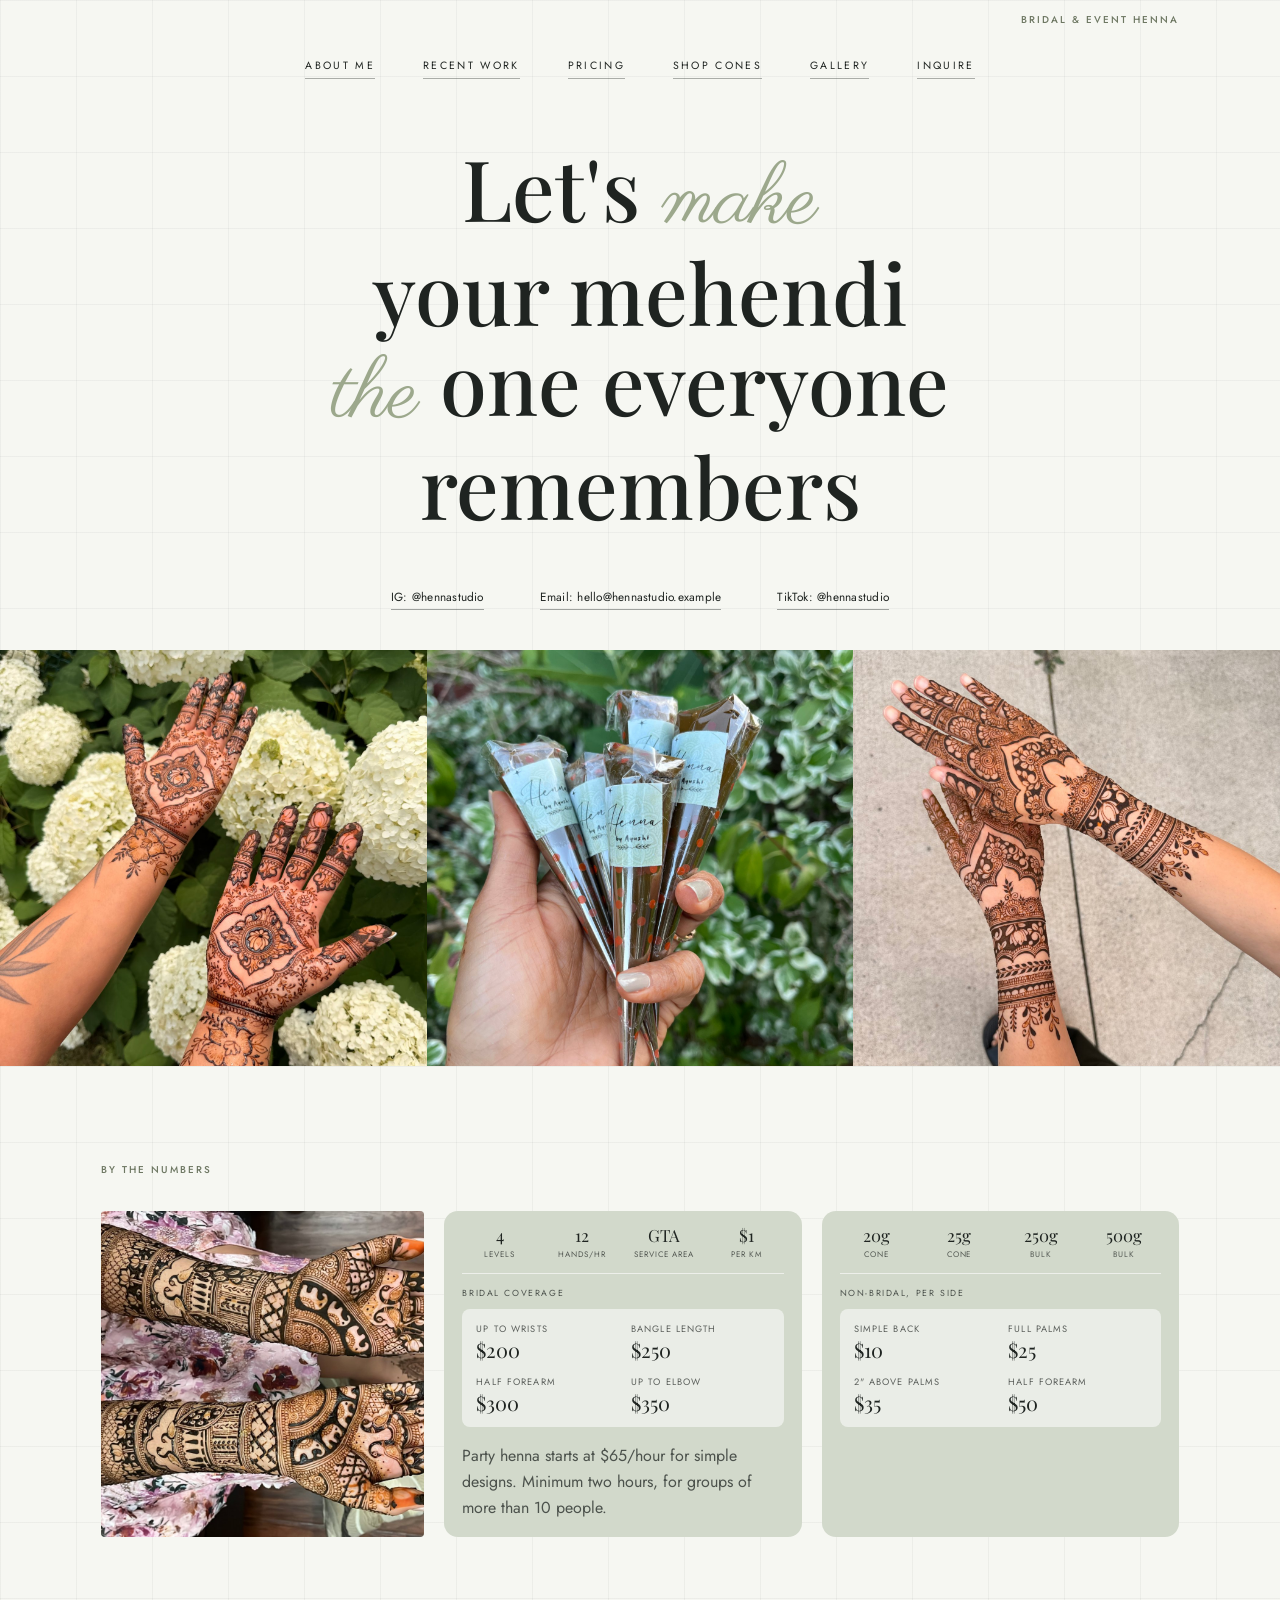
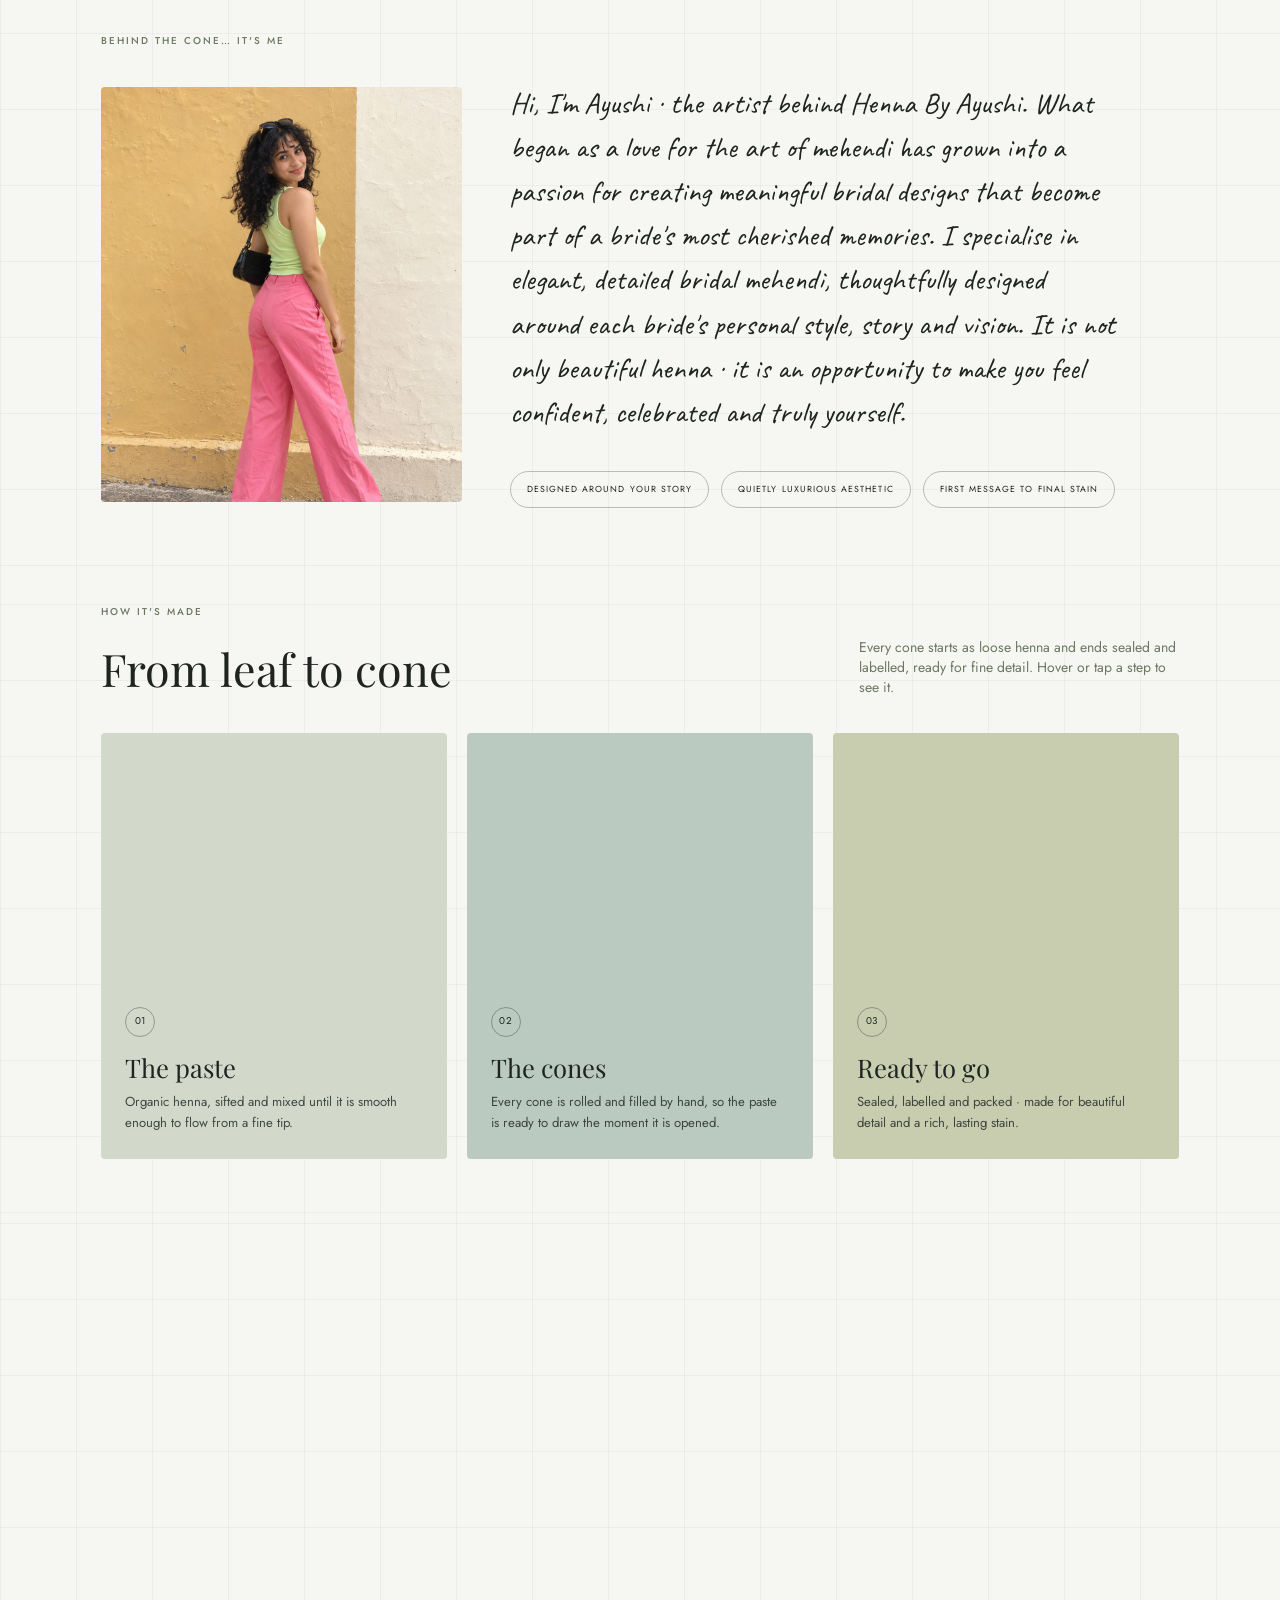
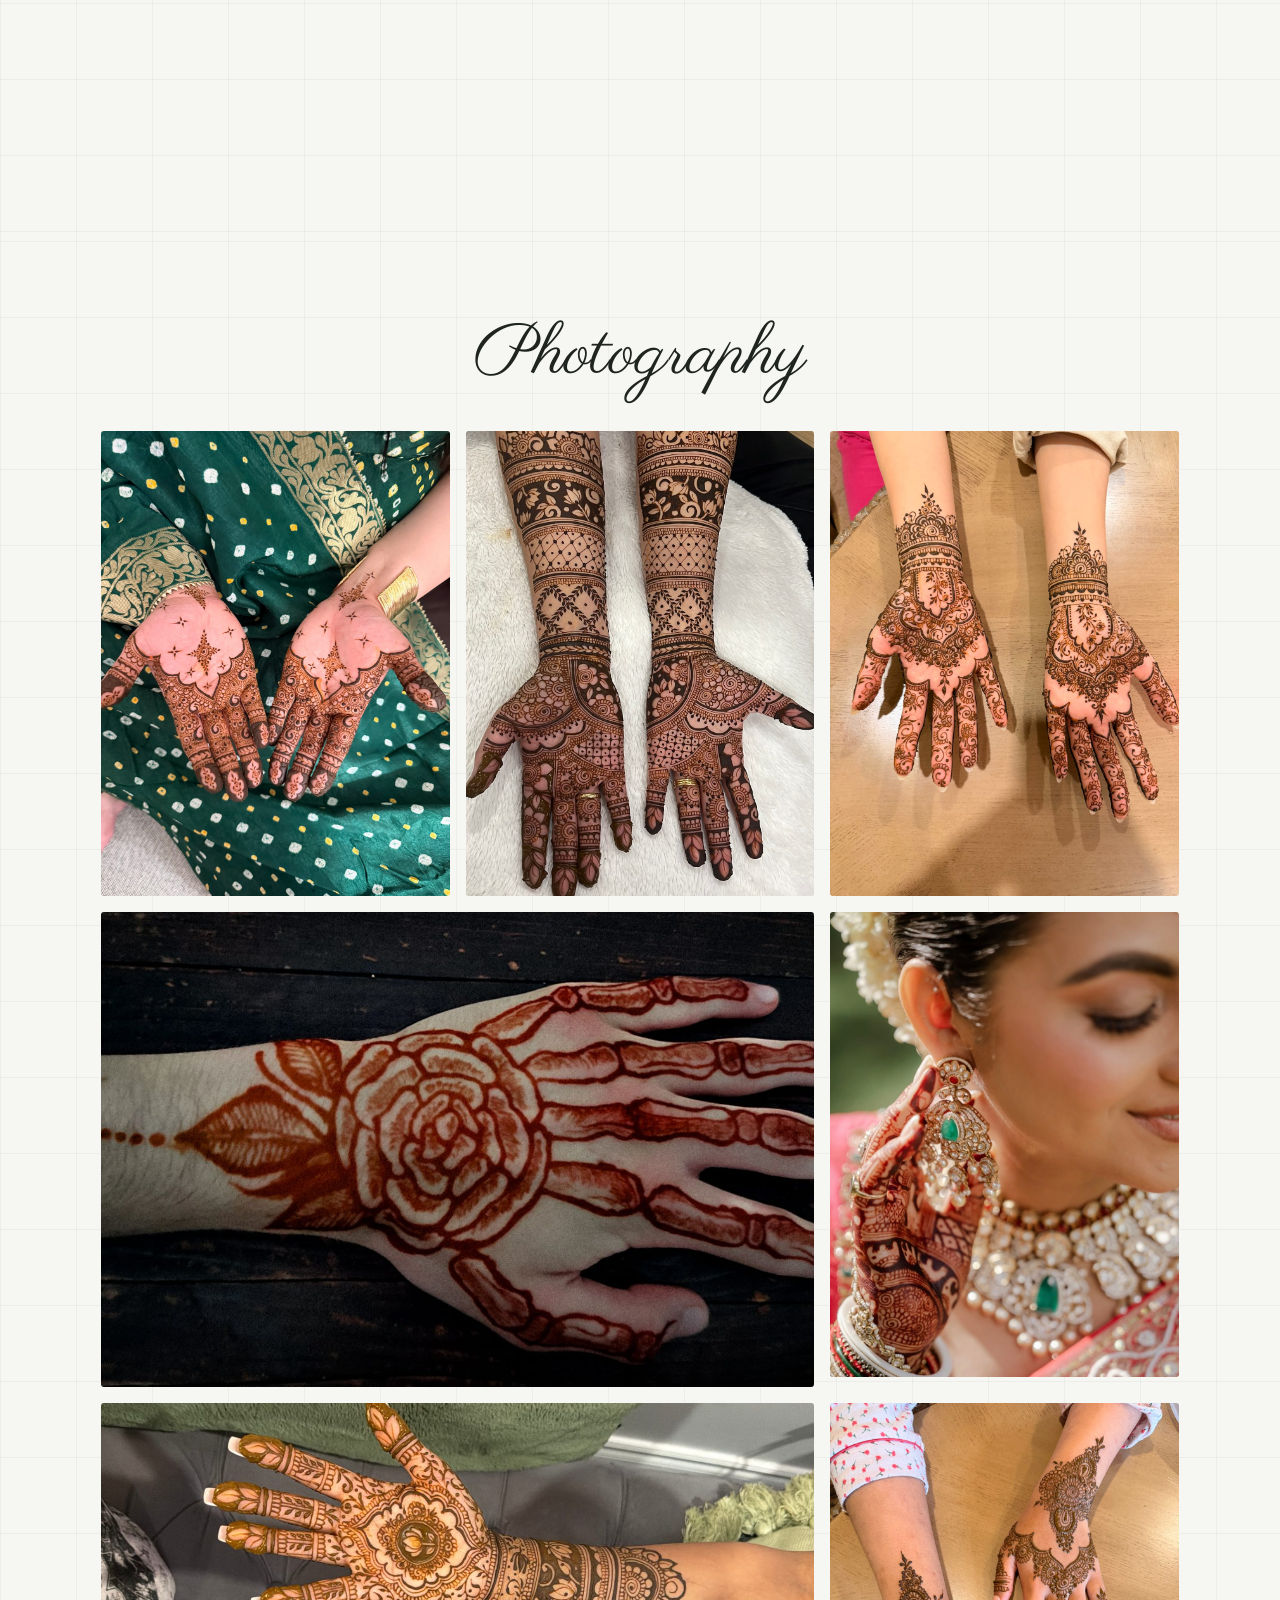
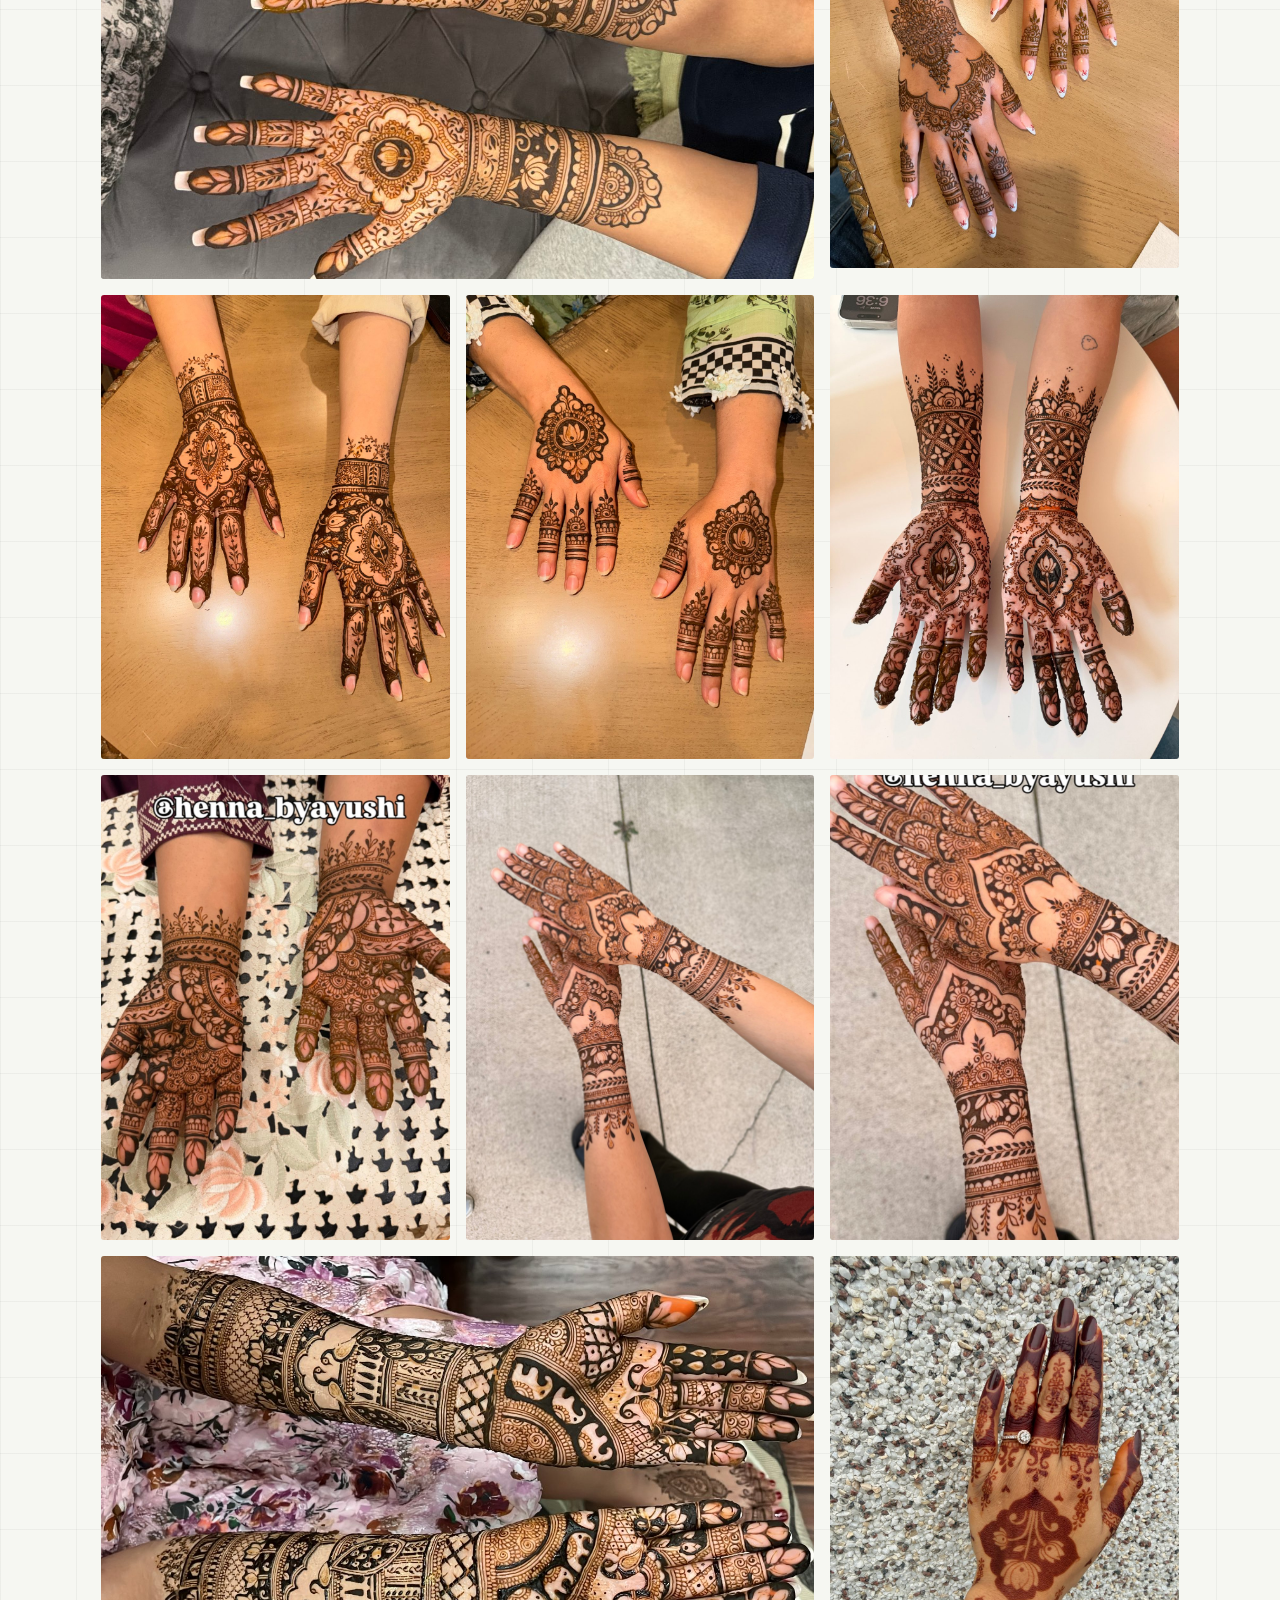
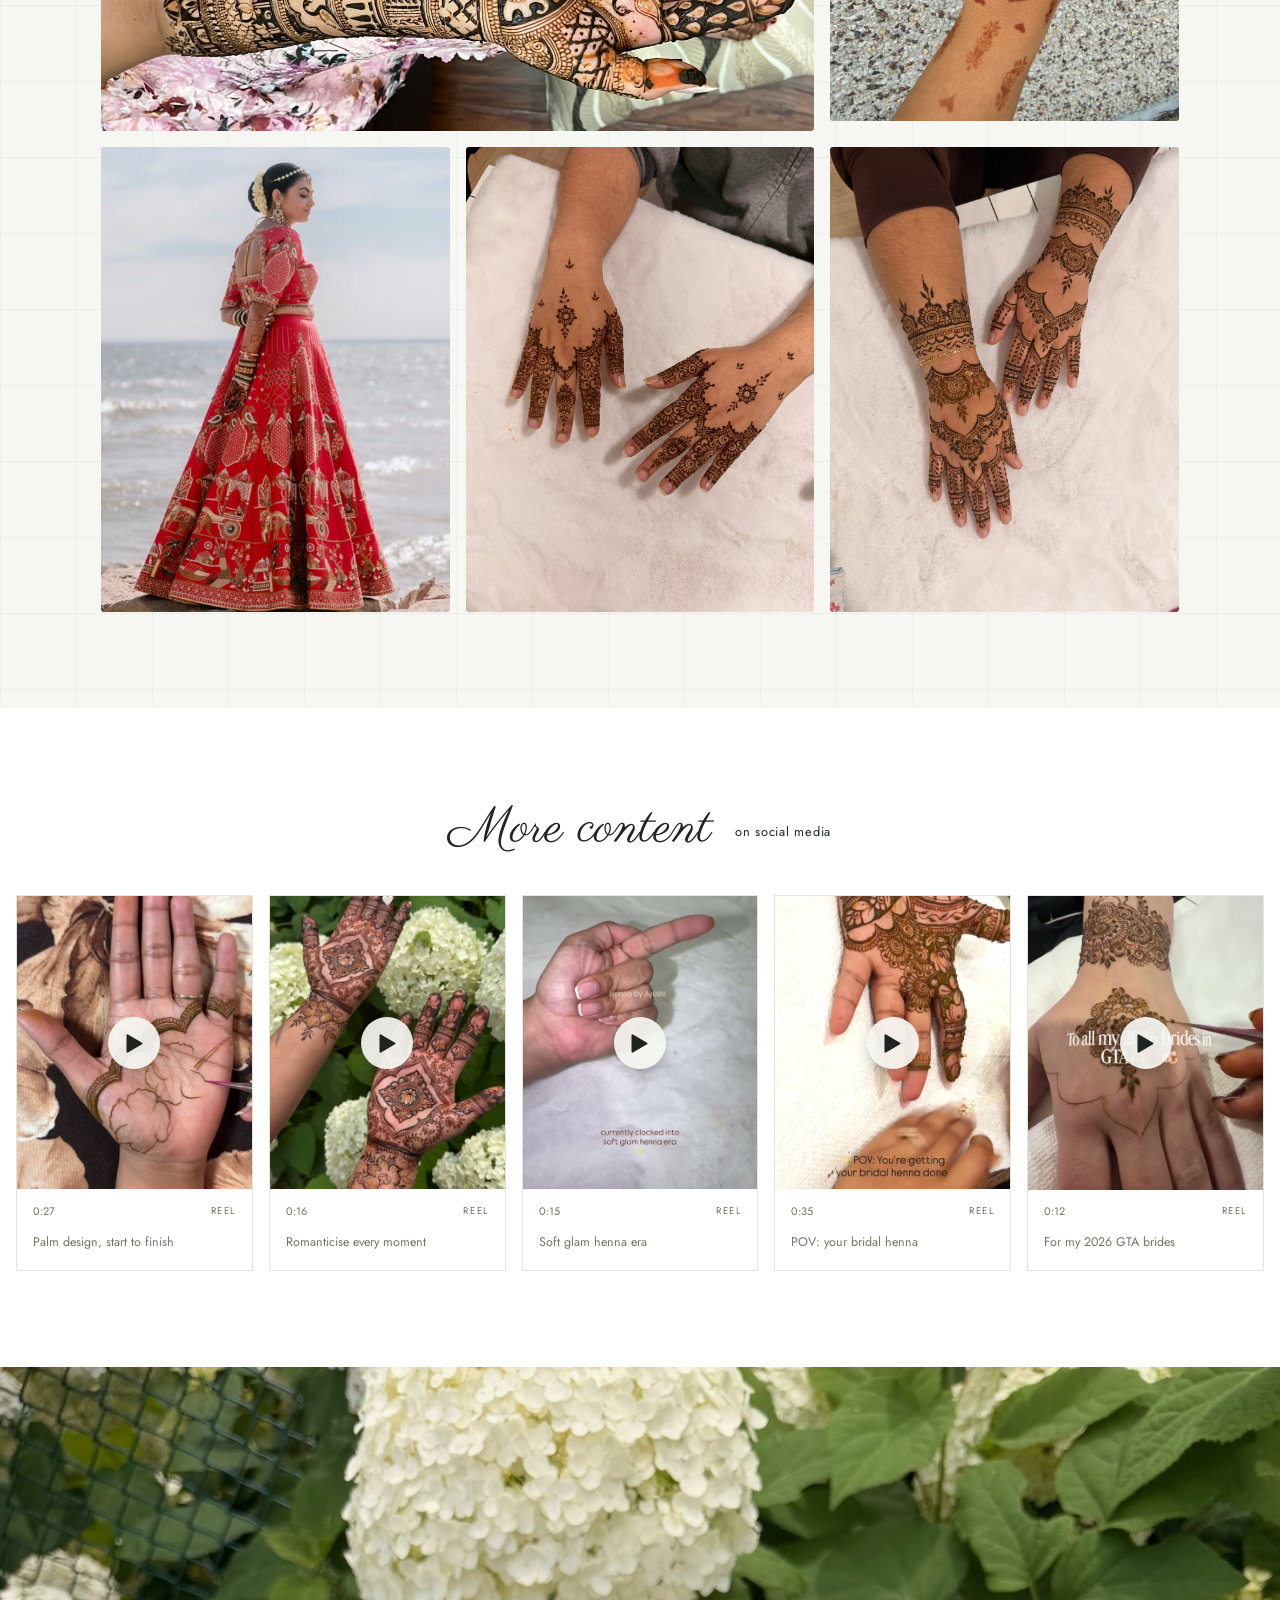
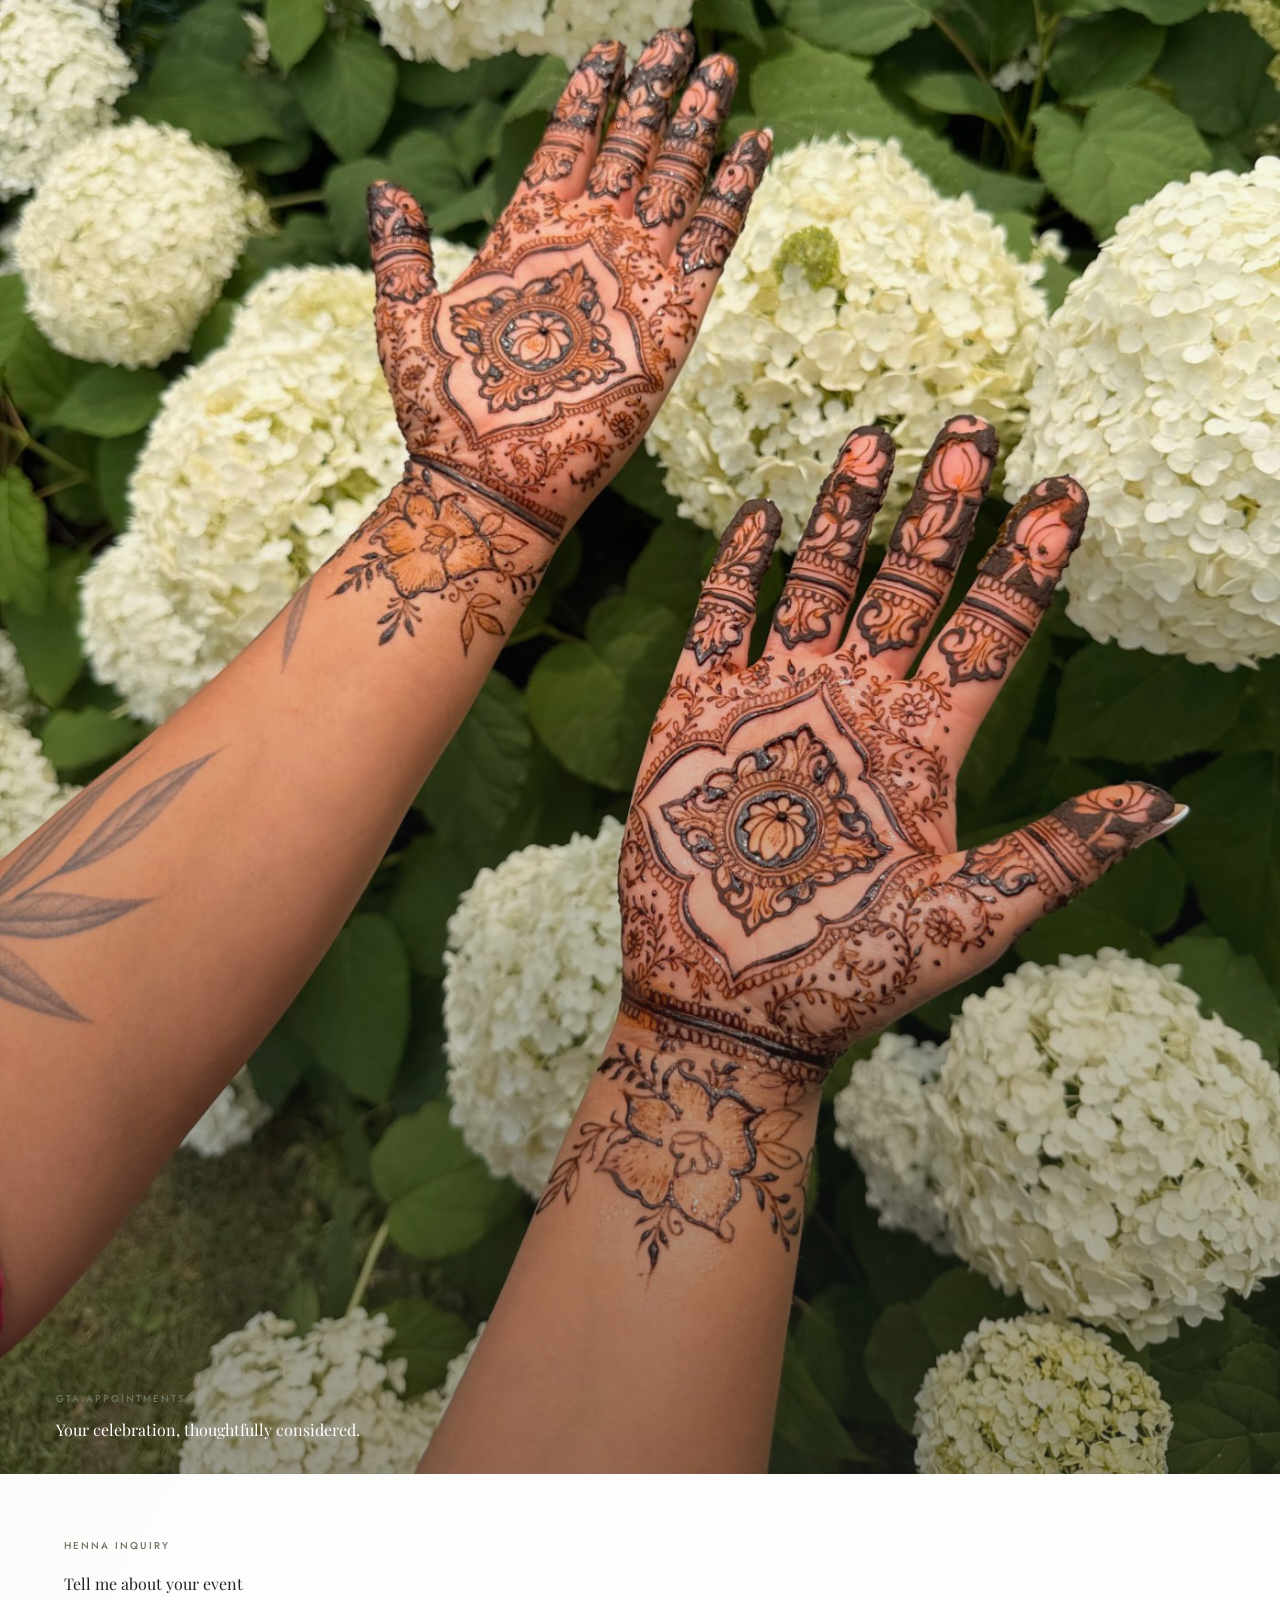
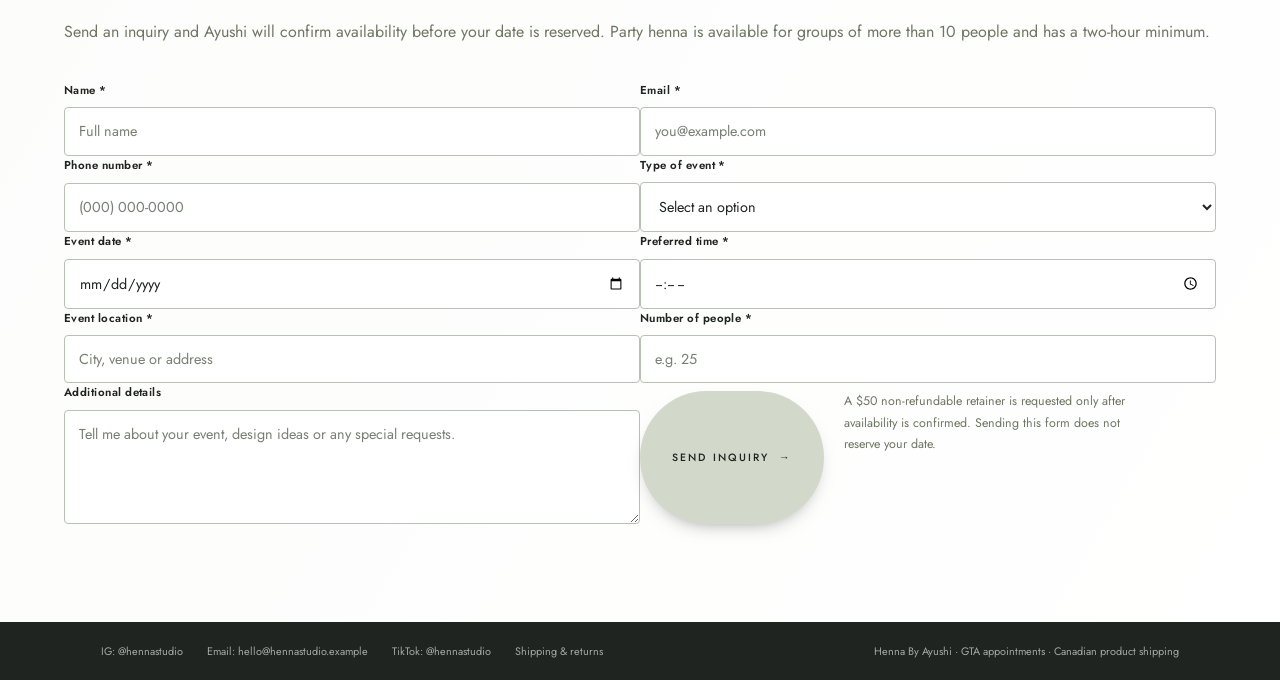
==== commit 85e4e12e: "Fix pricing layout and refresh public contacts" ====
--- a/index.html
+++ b/index.html
@@ -107,6 +107,12 @@
 
   .statcard{background:var(--blush);border-radius:14px;padding:16px 18px}
   .statgrid{background:rgba(255,255,255,.55);border-radius:8px;padding:12px 14px}
+  /* Keep the feature photo in its own grid cell so it can never cover pricing details. */
+  .pricing-layout{display:grid;grid-template-columns:minmax(0,.95fr) minmax(0,1.05fr) minmax(0,1.05fr);gap:20px;align-items:stretch}
+  .pricing-media{min-height:100%;z-index:0}
+  .pricing-layout .statcard{position:relative;z-index:1}
+  @media (max-width:1023px){.pricing-layout{grid-template-columns:1fr 1fr}.pricing-media{grid-column:1/-1;aspect-ratio:16/8}}
+  @media (max-width:639px){.pricing-layout{grid-template-columns:1fr}.pricing-media{grid-column:auto;aspect-ratio:16/10}}
 
   .tcard{background:var(--shell);border:1px solid var(--line);border-radius:4px;padding:26px 24px;
     transition:transform .5s var(--ease),box-shadow .5s var(--ease)}
@@ -210,11 +216,11 @@
   "description": "Bridal, event and organic henna in the GTA, with products shipped across Canada.",
   "image": "https://hennabyayushi.com/assets/og.jpg",
   "url": "https://hennabyayushi.com/",
-  "email": "ayushishah1411@outlook.com",
+  "email": "hello@hennastudio.example",
   "areaServed": "Greater Toronto Area",
   "sameAs": [
-    "https://instagram.com/henna_byayushi",
-    "https://tiktok.com/@henna_byayushi"
+    "https://example.com/henna-studio-instagram",
+    "https://example.com/henna-studio-tiktok"
   ],
   "slogan": "Hands That Amaze"
 }
@@ -248,9 +254,9 @@
     </h1>
 
     <div class="mt-12 md:mt-14 flex flex-wrap justify-center gap-x-6 md:gap-x-14 gap-y-3 hero-in" style="animation-delay:.54s">
-      <a class="contactlink" href="https://instagram.com/henna_byayushi" target="_blank" rel="noopener">IG: @henna_byayushi</a>
-      <a class="contactlink" href="mailto:ayushishah1411@outlook.com">Email: ayushishah1411@outlook.com</a>
-      <a class="contactlink" href="https://tiktok.com/@henna_byayushi" target="_blank" rel="noopener">TikTok: @henna_byayushi</a>
+      <span class="contactlink">IG: @hennastudio</span>
+      <span class="contactlink">Email: hello@hennastudio.example</span>
+      <span class="contactlink">TikTok: @hennastudio</span>
     </div>
   </header>
 </div>
@@ -279,16 +285,15 @@
   <div class="shell">
     <p class="eyebrow rv">By the numbers</p>
 
-    <div class="mt-8 grid lg:grid-cols-[1fr_1.25fr] gap-6 items-stretch">
-      <div class="ph rounded-[4px] aspect-[16/10] rv">
+    <div class="mt-8 pricing-layout">
+      <div class="ph rounded-[4px] pricing-media rv">
         <img src="assets/results.jpg" alt="Full bridal mehendi covering both hands and forearms, resting on a floral dupatta"
              style="object-position:center 45%"
              onerror="this.src='https://placehold.co/900x560/BBCAC1/1F2421?text=Results+that+speak'">
       </div>
 
-      <div class="grid sm:grid-cols-2 gap-5">
-        <!-- card 1 -->
-        <div class="statcard rv" style="transition-delay:.06s">
+      <!-- card 1 -->
+      <div class="statcard rv" style="transition-delay:.06s">
           <div class="flex justify-between gap-2 pb-3 mb-3 border-b border-white/60">
             <div class="text-center flex-1"><p class="ser text-[1.05rem] leading-none">4</p><p class="text-[.5rem] tracking-[.12em] uppercase text-ink/70 mt-1">Levels</p></div>
             <div class="text-center flex-1"><p class="ser text-[1.05rem] leading-none">12</p><p class="text-[.5rem] tracking-[.12em] uppercase text-ink/70 mt-1">Hands/hr</p></div>
@@ -303,10 +308,10 @@
             <div><p class="text-[.58rem] tracking-[.12em] uppercase text-ink/70">Up to elbow</p><p class="ser text-[1.25rem] leading-tight">$350</p></div>
           </div>
           <p class="text-[.72rem] leading-relaxed text-ink/75 mt-4">Party henna starts at $65/hour for simple designs. Minimum two hours, for groups of more than 10 people.</p>
-        </div>
-
-        <!-- card 2 -->
-        <div class="statcard rv" style="transition-delay:.14s">
+      </div>
+
+      <!-- card 2 -->
+      <div class="statcard rv" style="transition-delay:.14s">
           <div class="flex justify-between gap-2 pb-3 mb-3 border-b border-white/60">
             <div class="text-center flex-1"><p class="ser text-[1.05rem] leading-none">20g</p><p class="text-[.5rem] tracking-[.12em] uppercase text-ink/70 mt-1">Cone</p></div>
             <div class="text-center flex-1"><p class="ser text-[1.05rem] leading-none">25g</p><p class="text-[.5rem] tracking-[.12em] uppercase text-ink/70 mt-1">Cone</p></div>
@@ -320,7 +325,6 @@
             <div><p class="text-[.58rem] tracking-[.12em] uppercase text-ink/70">2" above palms</p><p class="ser text-[1.25rem] leading-tight">$35</p></div>
             <div><p class="text-[.58rem] tracking-[.12em] uppercase text-ink/70">Half forearm</p><p class="ser text-[1.25rem] leading-tight">$50</p></div>
           </div>
-        </div>
       </div>
     </div>
   </div>
@@ -333,8 +337,8 @@
 
     <div class="mt-8 grid lg:grid-cols-[.85fr_1.15fr] gap-8 lg:gap-12 items-center">
       <div class="ph rounded-[4px] aspect-[4/4.6] rv">
-        <img src="assets/ayushi.jpg" alt="Ayushi, the artist behind Henna By Ayushi, sitting on a bench in the sun"
-             style="object-position:center 44%" loading="lazy">
+        <img src="assets/ayushi-portrait.png" alt="Ayushi, the artist behind Henna By Ayushi"
+             style="object-position:center 38%" loading="lazy">
       </div>
 
       <div class="rv" style="transition-delay:.08s">
@@ -510,8 +514,7 @@
   <div class="shell">
     <h2 class="scr text-center text-[clamp(2rem,4.4vw,3.2rem)] leading-none rv">
       More content
-      <a href="https://instagram.com/henna_byayushi" target="_blank" rel="noopener"
-         class="ui font-ui text-[.8rem] tracking-[.06em] align-middle ml-2 border-b border-ink/40 hover:border-rose transition-colors duration-300 focus-visible:outline focus-visible:outline-2 focus-visible:outline-offset-4 focus-visible:outline-rose">on my Instagram</a>
+      <span class="ui font-ui text-[.8rem] tracking-[.06em] align-middle ml-2">on social media</span>
     </h2>
   </div>
 
@@ -649,9 +652,9 @@
 <footer class="bg-ink text-white/60">
   <div class="shell py-5 flex flex-wrap items-center justify-between gap-4 text-[.68rem]">
     <div class="flex gap-6">
-      <a class="hover:text-white transition-colors duration-300 focus-visible:outline focus-visible:outline-2 focus-visible:outline-offset-4 focus-visible:outline-blush" href="mailto:ayushishah1411@outlook.com">Email</a>
-      <a class="hover:text-white transition-colors duration-300 focus-visible:outline focus-visible:outline-2 focus-visible:outline-offset-4 focus-visible:outline-blush" href="https://instagram.com/henna_byayushi" target="_blank" rel="noopener">Instagram</a>
-      <a class="hover:text-white transition-colors duration-300 focus-visible:outline focus-visible:outline-2 focus-visible:outline-offset-4 focus-visible:outline-blush" href="https://tiktok.com/@henna_byayushi" target="_blank" rel="noopener">TikTok</a>
+      <span>IG: @hennastudio</span>
+      <span>Email: hello@hennastudio.example</span>
+      <span>TikTok: @hennastudio</span>
       <a class="hover:text-white transition-colors duration-300 focus-visible:outline focus-visible:outline-2 focus-visible:outline-offset-4 focus-visible:outline-blush" href="policies.html">Shipping &amp; returns</a>
     </div>
     <p>Henna By Ayushi · GTA appointments · Canadian product shipping</p>
@@ -726,7 +729,7 @@
     const subject = encodeURIComponent('Henna inquiry from ' + inquiryForm.elements.name.value);
     const body = encodeURIComponent('Hello Ayushi,\n\nI would like to inquire about henna services.\n\n' + details + '\n\nI understand that submitting this inquiry does not reserve my date.');
     inquiryStatus.textContent = 'Opening your email app with your inquiry. Ayushi will confirm availability before any date is reserved.';
-    window.location.href = 'mailto:ayushishah1411@outlook.com?subject=' + subject + '&body=' + body;
+    window.location.href = 'mailto:hello@hennastudio.example?subject=' + subject + '&body=' + body;
   });
 </script>
 </body>
